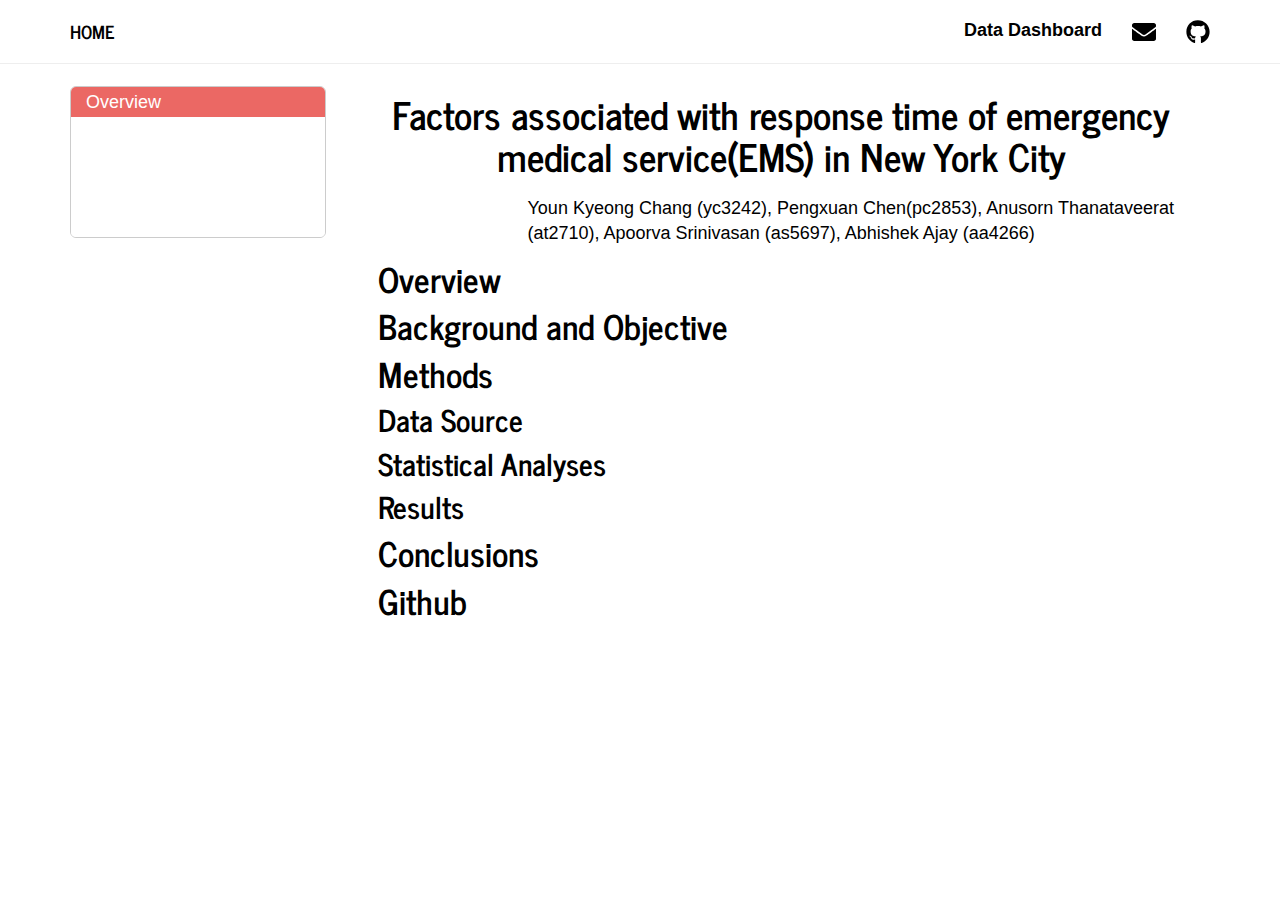
==== index.html @ 43ac7150 "initial commit" ====
<!DOCTYPE html>

<html xmlns="http://www.w3.org/1999/xhtml">

<head>

<meta charset="utf-8" />
<meta http-equiv="Content-Type" content="text/html; charset=utf-8" />
<meta name="generator" content="pandoc" />




<title>Factors associated with response time of emergency medical service(EMS) in New York City</title>

<script src="site_libs/jquery-1.11.3/jquery.min.js"></script>
<meta name="viewport" content="width=device-width, initial-scale=1" />
<link href="site_libs/bootstrap-3.3.5/css/journal.min.css" rel="stylesheet" />
<script src="site_libs/bootstrap-3.3.5/js/bootstrap.min.js"></script>
<script src="site_libs/bootstrap-3.3.5/shim/html5shiv.min.js"></script>
<script src="site_libs/bootstrap-3.3.5/shim/respond.min.js"></script>
<script src="site_libs/jqueryui-1.11.4/jquery-ui.min.js"></script>
<link href="site_libs/tocify-1.9.1/jquery.tocify.css" rel="stylesheet" />
<script src="site_libs/tocify-1.9.1/jquery.tocify.js"></script>
<script src="site_libs/navigation-1.1/tabsets.js"></script>
<link href="site_libs/highlightjs-9.12.0/default.css" rel="stylesheet" />
<script src="site_libs/highlightjs-9.12.0/highlight.js"></script>
<link href="site_libs/font-awesome-5.0.13/css/fa-svg-with-js.css" rel="stylesheet" />
<script src="site_libs/font-awesome-5.0.13/js/fontawesome-all.min.js"></script>
<script src="site_libs/font-awesome-5.0.13/js/fa-v4-shims.min.js"></script>

<style type="text/css">code{white-space: pre;}</style>
<style type="text/css">
  pre:not([class]) {
    background-color: white;
  }
</style>
<script type="text/javascript">
if (window.hljs) {
  hljs.configure({languages: []});
  hljs.initHighlightingOnLoad();
  if (document.readyState && document.readyState === "complete") {
    window.setTimeout(function() { hljs.initHighlighting(); }, 0);
  }
}
</script>



<style type="text/css">
h1 {
  font-size: 34px;
}
h1.title {
  font-size: 38px;
}
h2 {
  font-size: 30px;
}
h3 {
  font-size: 24px;
}
h4 {
  font-size: 18px;
}
h5 {
  font-size: 16px;
}
h6 {
  font-size: 12px;
}
.table th:not([align]) {
  text-align: left;
}
</style>

<link rel="stylesheet" href="style.css" type="text/css" />

</head>

<body>

<style type = "text/css">
.main-container {
  max-width: 940px;
  margin-left: auto;
  margin-right: auto;
}
code {
  color: inherit;
  background-color: rgba(0, 0, 0, 0.04);
}
img {
  max-width:100%;
  height: auto;
}
.tabbed-pane {
  padding-top: 12px;
}
.html-widget {
  margin-bottom: 20px;
}
button.code-folding-btn:focus {
  outline: none;
}
</style>


<style type="text/css">
/* padding for bootstrap navbar */
body {
  padding-top: 61px;
  padding-bottom: 40px;
}
/* offset scroll position for anchor links (for fixed navbar)  */
.section h1 {
  padding-top: 66px;
  margin-top: -66px;
}

.section h2 {
  padding-top: 66px;
  margin-top: -66px;
}
.section h3 {
  padding-top: 66px;
  margin-top: -66px;
}
.section h4 {
  padding-top: 66px;
  margin-top: -66px;
}
.section h5 {
  padding-top: 66px;
  margin-top: -66px;
}
.section h6 {
  padding-top: 66px;
  margin-top: -66px;
}
</style>

<script>
// manage active state of menu based on current page
$(document).ready(function () {
  // active menu anchor
  href = window.location.pathname
  href = href.substr(href.lastIndexOf('/') + 1)
  if (href === "")
    href = "index.html";
  var menuAnchor = $('a[href="' + href + '"]');

  // mark it active
  menuAnchor.parent().addClass('active');

  // if it's got a parent navbar menu mark it active as well
  menuAnchor.closest('li.dropdown').addClass('active');
});
</script>


<div class="container-fluid main-container">

<!-- tabsets -->
<script>
$(document).ready(function () {
  window.buildTabsets("TOC");
});
</script>

<!-- code folding -->




<script>
$(document).ready(function ()  {

    // move toc-ignore selectors from section div to header
    $('div.section.toc-ignore')
        .removeClass('toc-ignore')
        .children('h1,h2,h3,h4,h5').addClass('toc-ignore');

    // establish options
    var options = {
      selectors: "h1,h2,h3",
      theme: "bootstrap3",
      context: '.toc-content',
      hashGenerator: function (text) {
        return text.replace(/[.\\/?&!#<>]/g, '').replace(/\s/g, '_').toLowerCase();
      },
      ignoreSelector: ".toc-ignore",
      scrollTo: 0
    };
    options.showAndHide = true;
    options.smoothScroll = true;

    // tocify
    var toc = $("#TOC").tocify(options).data("toc-tocify");
});
</script>

<style type="text/css">

#TOC {
  margin: 25px 0px 20px 0px;
}
@media (max-width: 768px) {
#TOC {
  position: relative;
  width: 100%;
}
}


.toc-content {
  padding-left: 30px;
  padding-right: 40px;
}

div.main-container {
  max-width: 1200px;
}

div.tocify {
  width: 20%;
  max-width: 260px;
  max-height: 85%;
}

@media (min-width: 768px) and (max-width: 991px) {
  div.tocify {
    width: 25%;
  }
}

@media (max-width: 767px) {
  div.tocify {
    width: 100%;
    max-width: none;
  }
}

.tocify ul, .tocify li {
  line-height: 20px;
}

.tocify-subheader .tocify-item {
  font-size: 0.90em;
  padding-left: 25px;
  text-indent: 0;
}

.tocify .list-group-item {
  border-radius: 0px;
}


</style>

<!-- setup 3col/9col grid for toc_float and main content  -->
<div class="row-fluid">
<div class="col-xs-12 col-sm-4 col-md-3">
<div id="TOC" class="tocify">
</div>
</div>

<div class="toc-content col-xs-12 col-sm-8 col-md-9">




<div class="navbar navbar-default  navbar-fixed-top" role="navigation">
  <div class="container">
    <div class="navbar-header">
      <button type="button" class="navbar-toggle collapsed" data-toggle="collapse" data-target="#navbar">
        <span class="icon-bar"></span>
        <span class="icon-bar"></span>
        <span class="icon-bar"></span>
      </button>
      <a class="navbar-brand" href="index.html">Home</a>
    </div>
    <div id="navbar" class="navbar-collapse collapse">
      <ul class="nav navbar-nav">
        
      </ul>
      <ul class="nav navbar-nav navbar-right">
        <li>
  <a href="flexdashboard.html">Data Dashboard</a>
</li>
<li>
  <a href="mailto:&lt;abhishek.ajay@columbia.edu&gt;">
    <span class="fa fa-envelope fa-lg"></span>
     
  </a>
</li>
<li>
  <a href="https://github.com/dewyork/P8105_final_project">
    <span class="fa fa-github fa-lg"></span>
     
  </a>
</li>
      </ul>
    </div><!--/.nav-collapse -->
  </div><!--/.container -->
</div><!--/.navbar -->

<div class="fluid-row" id="header">



<h1 class="title toc-ignore">Factors associated with response time of emergency medical service(EMS) in New York City</h1>

</div>


<p>Youn Kyeong Chang (yc3242), Pengxuan Chen(pc2853), Anusorn Thanataveerat (at2710), Apoorva Srinivasan (as5697), Abhishek Ajay (aa4266)</p>
<div id="overview" class="section level1">
<h1>Overview</h1>
</div>
<div id="background-and-objective" class="section level1">
<h1>Background and Objective</h1>
</div>
<div id="methods" class="section level1">
<h1>Methods</h1>
<div id="data-source" class="section level2">
<h2>Data Source</h2>
</div>
<div id="statistical-analyses" class="section level2">
<h2>Statistical Analyses</h2>
</div>
<div id="results" class="section level2">
<h2>Results</h2>
</div>
</div>
<div id="conclusions" class="section level1">
<h1>Conclusions</h1>
</div>
<div id="github" class="section level1">
<h1>Github</h1>
</div>



</div>
</div>

</div>

<script>

// add bootstrap table styles to pandoc tables
function bootstrapStylePandocTables() {
  $('tr.header').parent('thead').parent('table').addClass('table table-condensed');
}
$(document).ready(function () {
  bootstrapStylePandocTables();
});


</script>

<!-- dynamically load mathjax for compatibility with self-contained -->
<script>
  (function () {
    var script = document.createElement("script");
    script.type = "text/javascript";
    script.src  = "https://mathjax.rstudio.com/latest/MathJax.js?config=TeX-AMS-MML_HTMLorMML";
    document.getElementsByTagName("head")[0].appendChild(script);
  })();
</script>

</body>
</html>
---- site_libs/bootstrap-3.3.5/css/journal.min.css ----
@font-face {
  font-family: 'News Cycle';
  font-style: normal;
  font-weight: 400;
  src: url(fonts/NewsCycle.ttf) format('truetype');
}
@font-face {
  font-family: 'News Cycle';
  font-style: normal;
  font-weight: 700;
  src: url(fonts/NewsCycleBold.ttf) format('truetype');
}

/*!
 * bootswatch v3.3.6
 * Homepage: http://bootswatch.com
 * Copyright 2012-2015 Thomas Park
 * Licensed under MIT
 * Based on Bootstrap
*//*!
 * Bootstrap v3.3.6 (http://getbootstrap.com)
 * Copyright 2011-2015 Twitter, Inc.
 * Licensed under MIT (https://github.com/twbs/bootstrap/blob/master/LICENSE)
 *//*! normalize.css v3.0.3 | MIT License | github.com/necolas/normalize.css */html{font-family:sans-serif;-ms-text-size-adjust:100%;-webkit-text-size-adjust:100%}body{margin:0}article,aside,details,figcaption,figure,footer,header,hgroup,main,menu,nav,section,summary{display:block}audio,canvas,progress,video{display:inline-block;vertical-align:baseline}audio:not([controls]){display:none;height:0}[hidden],template{display:none}a{background-color:transparent}a:active,a:hover{outline:0}abbr[title]{border-bottom:1px dotted}b,strong{font-weight:bold}dfn{font-style:italic}h1{font-size:2em;margin:0.67em 0}mark{background:#ff0;color:#000}small{font-size:80%}sub,sup{font-size:75%;line-height:0;position:relative;vertical-align:baseline}sup{top:-0.5em}sub{bottom:-0.25em}img{border:0}svg:not(:root){overflow:hidden}figure{margin:1em 40px}hr{-webkit-box-sizing:content-box;-moz-box-sizing:content-box;box-sizing:content-box;height:0}pre{overflow:auto}code,kbd,pre,samp{font-family:monospace, monospace;font-size:1em}button,input,optgroup,select,textarea{color:inherit;font:inherit;margin:0}button{overflow:visible}button,select{text-transform:none}button,html input[type="button"],input[type="reset"],input[type="submit"]{-webkit-appearance:button;cursor:pointer}button[disabled],html input[disabled]{cursor:default}button::-moz-focus-inner,input::-moz-focus-inner{border:0;padding:0}input{line-height:normal}input[type="checkbox"],input[type="radio"]{-webkit-box-sizing:border-box;-moz-box-sizing:border-box;box-sizing:border-box;padding:0}input[type="number"]::-webkit-inner-spin-button,input[type="number"]::-webkit-outer-spin-button{height:auto}input[type="search"]{-webkit-appearance:textfield;-webkit-box-sizing:content-box;-moz-box-sizing:content-box;box-sizing:content-box}input[type="search"]::-webkit-search-cancel-button,input[type="search"]::-webkit-search-decoration{-webkit-appearance:none}fieldset{border:1px solid #c0c0c0;margin:0 2px;padding:0.35em 0.625em 0.75em}legend{border:0;padding:0}textarea{overflow:auto}optgroup{font-weight:bold}table{border-collapse:collapse;border-spacing:0}td,th{padding:0}/*! Source: https://github.com/h5bp/html5-boilerplate/blob/master/src/css/main.css */@media print{*,*:before,*:after{background:transparent !important;color:#000 !important;-webkit-box-shadow:none !important;box-shadow:none !important;text-shadow:none !important}a,a:visited{text-decoration:underline}a[href]:after{content:" (" attr(href) ")"}abbr[title]:after{content:" (" attr(title) ")"}a[href^="#"]:after,a[href^="javascript:"]:after{content:""}pre,blockquote{border:1px solid #999;page-break-inside:avoid}thead{display:table-header-group}tr,img{page-break-inside:avoid}img{max-width:100% !important}p,h2,h3{orphans:3;widows:3}h2,h3{page-break-after:avoid}.navbar{display:none}.btn>.caret,.dropup>.btn>.caret{border-top-color:#000 !important}.label{border:1px solid #000}.table{border-collapse:collapse !important}.table td,.table th{background-color:#fff !important}.table-bordered th,.table-bordered td{border:1px solid #ddd !important}}@font-face{font-family:'Glyphicons Halflings';src:url('../fonts/glyphicons-halflings-regular.eot');src:url('../fonts/glyphicons-halflings-regular.eot?#iefix') format('embedded-opentype'),url('../fonts/glyphicons-halflings-regular.woff') format('woff'),url('../fonts/glyphicons-halflings-regular.ttf') format('truetype'),url('../fonts/glyphicons-halflings-regular.svg#glyphicons_halflingsregular') format('svg')}.glyphicon{position:relative;top:1px;display:inline-block;font-family:'Glyphicons Halflings';font-style:normal;font-weight:normal;line-height:1;-webkit-font-smoothing:antialiased;-moz-osx-font-smoothing:grayscale}.glyphicon-asterisk:before{content:"\002a"}.glyphicon-plus:before{content:"\002b"}.glyphicon-euro:before,.glyphicon-eur:before{content:"\20ac"}.glyphicon-minus:before{content:"\2212"}.glyphicon-cloud:before{content:"\2601"}.glyphicon-envelope:before{content:"\2709"}.glyphicon-pencil:before{content:"\270f"}.glyphicon-glass:before{content:"\e001"}.glyphicon-music:before{content:"\e002"}.glyphicon-search:before{content:"\e003"}.glyphicon-heart:before{content:"\e005"}.glyphicon-star:before{content:"\e006"}.glyphicon-star-empty:before{content:"\e007"}.glyphicon-user:before{content:"\e008"}.glyphicon-film:before{content:"\e009"}.glyphicon-th-large:before{content:"\e010"}.glyphicon-th:before{content:"\e011"}.glyphicon-th-list:before{content:"\e012"}.glyphicon-ok:before{content:"\e013"}.glyphicon-remove:before{content:"\e014"}.glyphicon-zoom-in:before{content:"\e015"}.glyphicon-zoom-out:before{content:"\e016"}.glyphicon-off:before{content:"\e017"}.glyphicon-signal:before{content:"\e018"}.glyphicon-cog:before{content:"\e019"}.glyphicon-trash:before{content:"\e020"}.glyphicon-home:before{content:"\e021"}.glyphicon-file:before{content:"\e022"}.glyphicon-time:before{content:"\e023"}.glyphicon-road:before{content:"\e024"}.glyphicon-download-alt:before{content:"\e025"}.glyphicon-download:before{content:"\e026"}.glyphicon-upload:before{content:"\e027"}.glyphicon-inbox:before{content:"\e028"}.glyphicon-play-circle:before{content:"\e029"}.glyphicon-repeat:before{content:"\e030"}.glyphicon-refresh:before{content:"\e031"}.glyphicon-list-alt:before{content:"\e032"}.glyphicon-lock:before{content:"\e033"}.glyphicon-flag:before{content:"\e034"}.glyphicon-headphones:before{content:"\e035"}.glyphicon-volume-off:before{content:"\e036"}.glyphicon-volume-down:before{content:"\e037"}.glyphicon-volume-up:before{content:"\e038"}.glyphicon-qrcode:before{content:"\e039"}.glyphicon-barcode:before{content:"\e040"}.glyphicon-tag:before{content:"\e041"}.glyphicon-tags:before{content:"\e042"}.glyphicon-book:before{content:"\e043"}.glyphicon-bookmark:before{content:"\e044"}.glyphicon-print:before{content:"\e045"}.glyphicon-camera:before{content:"\e046"}.glyphicon-font:before{content:"\e047"}.glyphicon-bold:before{content:"\e048"}.glyphicon-italic:before{content:"\e049"}.glyphicon-text-height:before{content:"\e050"}.glyphicon-text-width:before{content:"\e051"}.glyphicon-align-left:before{content:"\e052"}.glyphicon-align-center:before{content:"\e053"}.glyphicon-align-right:before{content:"\e054"}.glyphicon-align-justify:before{content:"\e055"}.glyphicon-list:before{content:"\e056"}.glyphicon-indent-left:before{content:"\e057"}.glyphicon-indent-right:before{content:"\e058"}.glyphicon-facetime-video:before{content:"\e059"}.glyphicon-picture:before{content:"\e060"}.glyphicon-map-marker:before{content:"\e062"}.glyphicon-adjust:before{content:"\e063"}.glyphicon-tint:before{content:"\e064"}.glyphicon-edit:before{content:"\e065"}.glyphicon-share:before{content:"\e066"}.glyphicon-check:before{content:"\e067"}.glyphicon-move:before{content:"\e068"}.glyphicon-step-backward:before{content:"\e069"}.glyphicon-fast-backward:before{content:"\e070"}.glyphicon-backward:before{content:"\e071"}.glyphicon-play:before{content:"\e072"}.glyphicon-pause:before{content:"\e073"}.glyphicon-stop:before{content:"\e074"}.glyphicon-forward:before{content:"\e075"}.glyphicon-fast-forward:before{content:"\e076"}.glyphicon-step-forward:before{content:"\e077"}.glyphicon-eject:before{content:"\e078"}.glyphicon-chevron-left:before{content:"\e079"}.glyphicon-chevron-right:before{content:"\e080"}.glyphicon-plus-sign:before{content:"\e081"}.glyphicon-minus-sign:before{content:"\e082"}.glyphicon-remove-sign:before{content:"\e083"}.glyphicon-ok-sign:before{content:"\e084"}.glyphicon-question-sign:before{content:"\e085"}.glyphicon-info-sign:before{content:"\e086"}.glyphicon-screenshot:before{content:"\e087"}.glyphicon-remove-circle:before{content:"\e088"}.glyphicon-ok-circle:before{content:"\e089"}.glyphicon-ban-circle:before{content:"\e090"}.glyphicon-arrow-left:before{content:"\e091"}.glyphicon-arrow-right:before{content:"\e092"}.glyphicon-arrow-up:before{content:"\e093"}.glyphicon-arrow-down:before{content:"\e094"}.glyphicon-share-alt:before{content:"\e095"}.glyphicon-resize-full:before{content:"\e096"}.glyphicon-resize-small:before{content:"\e097"}.glyphicon-exclamation-sign:before{content:"\e101"}.glyphicon-gift:before{content:"\e102"}.glyphicon-leaf:before{content:"\e103"}.glyphicon-fire:before{content:"\e104"}.glyphicon-eye-open:before{content:"\e105"}.glyphicon-eye-close:before{content:"\e106"}.glyphicon-warning-sign:before{content:"\e107"}.glyphicon-plane:before{content:"\e108"}.glyphicon-calendar:before{content:"\e109"}.glyphicon-random:before{content:"\e110"}.glyphicon-comment:before{content:"\e111"}.glyphicon-magnet:before{content:"\e112"}.glyphicon-chevron-up:before{content:"\e113"}.glyphicon-chevron-down:before{content:"\e114"}.glyphicon-retweet:before{content:"\e115"}.glyphicon-shopping-cart:before{content:"\e116"}.glyphicon-folder-close:before{content:"\e117"}.glyphicon-folder-open:before{content:"\e118"}.glyphicon-resize-vertical:before{content:"\e119"}.glyphicon-resize-horizontal:before{content:"\e120"}.glyphicon-hdd:before{content:"\e121"}.glyphicon-bullhorn:before{content:"\e122"}.glyphicon-bell:before{content:"\e123"}.glyphicon-certificate:before{content:"\e124"}.glyphicon-thumbs-up:before{content:"\e125"}.glyphicon-thumbs-down:before{content:"\e126"}.glyphicon-hand-right:before{content:"\e127"}.glyphicon-hand-left:before{content:"\e128"}.glyphicon-hand-up:before{content:"\e129"}.glyphicon-hand-down:before{content:"\e130"}.glyphicon-circle-arrow-right:before{content:"\e131"}.glyphicon-circle-arrow-left:before{content:"\e132"}.glyphicon-circle-arrow-up:before{content:"\e133"}.glyphicon-circle-arrow-down:before{content:"\e134"}.glyphicon-globe:before{content:"\e135"}.glyphicon-wrench:before{content:"\e136"}.glyphicon-tasks:before{content:"\e137"}.glyphicon-filter:before{content:"\e138"}.glyphicon-briefcase:before{content:"\e139"}.glyphicon-fullscreen:before{content:"\e140"}.glyphicon-dashboard:before{content:"\e141"}.glyphicon-paperclip:before{content:"\e142"}.glyphicon-heart-empty:before{content:"\e143"}.glyphicon-link:before{content:"\e144"}.glyphicon-phone:before{content:"\e145"}.glyphicon-pushpin:before{content:"\e146"}.glyphicon-usd:before{content:"\e148"}.glyphicon-gbp:before{content:"\e149"}.glyphicon-sort:before{content:"\e150"}.glyphicon-sort-by-alphabet:before{content:"\e151"}.glyphicon-sort-by-alphabet-alt:before{content:"\e152"}.glyphicon-sort-by-order:before{content:"\e153"}.glyphicon-sort-by-order-alt:before{content:"\e154"}.glyphicon-sort-by-attributes:before{content:"\e155"}.glyphicon-sort-by-attributes-alt:before{content:"\e156"}.glyphicon-unchecked:before{content:"\e157"}.glyphicon-expand:before{content:"\e158"}.glyphicon-collapse-down:before{content:"\e159"}.glyphicon-collapse-up:before{content:"\e160"}.glyphicon-log-in:before{content:"\e161"}.glyphicon-flash:before{content:"\e162"}.glyphicon-log-out:before{content:"\e163"}.glyphicon-new-window:before{content:"\e164"}.glyphicon-record:before{content:"\e165"}.glyphicon-save:before{content:"\e166"}.glyphicon-open:before{content:"\e167"}.glyphicon-saved:before{content:"\e168"}.glyphicon-import:before{content:"\e169"}.glyphicon-export:before{content:"\e170"}.glyphicon-send:before{content:"\e171"}.glyphicon-floppy-disk:before{content:"\e172"}.glyphicon-floppy-saved:before{content:"\e173"}.glyphicon-floppy-remove:before{content:"\e174"}.glyphicon-floppy-save:before{content:"\e175"}.glyphicon-floppy-open:before{content:"\e176"}.glyphicon-credit-card:before{content:"\e177"}.glyphicon-transfer:before{content:"\e178"}.glyphicon-cutlery:before{content:"\e179"}.glyphicon-header:before{content:"\e180"}.glyphicon-compressed:before{content:"\e181"}.glyphicon-earphone:before{content:"\e182"}.glyphicon-phone-alt:before{content:"\e183"}.glyphicon-tower:before{content:"\e184"}.glyphicon-stats:before{content:"\e185"}.glyphicon-sd-video:before{content:"\e186"}.glyphicon-hd-video:before{content:"\e187"}.glyphicon-subtitles:before{content:"\e188"}.glyphicon-sound-stereo:before{content:"\e189"}.glyphicon-sound-dolby:before{content:"\e190"}.glyphicon-sound-5-1:before{content:"\e191"}.glyphicon-sound-6-1:before{content:"\e192"}.glyphicon-sound-7-1:before{content:"\e193"}.glyphicon-copyright-mark:before{content:"\e194"}.glyphicon-registration-mark:before{content:"\e195"}.glyphicon-cloud-download:before{content:"\e197"}.glyphicon-cloud-upload:before{content:"\e198"}.glyphicon-tree-conifer:before{content:"\e199"}.glyphicon-tree-deciduous:before{content:"\e200"}.glyphicon-cd:before{content:"\e201"}.glyphicon-save-file:before{content:"\e202"}.glyphicon-open-file:before{content:"\e203"}.glyphicon-level-up:before{content:"\e204"}.glyphicon-copy:before{content:"\e205"}.glyphicon-paste:before{content:"\e206"}.glyphicon-alert:before{content:"\e209"}.glyphicon-equalizer:before{content:"\e210"}.glyphicon-king:before{content:"\e211"}.glyphicon-queen:before{content:"\e212"}.glyphicon-pawn:before{content:"\e213"}.glyphicon-bishop:before{content:"\e214"}.glyphicon-knight:before{content:"\e215"}.glyphicon-baby-formula:before{content:"\e216"}.glyphicon-tent:before{content:"\26fa"}.glyphicon-blackboard:before{content:"\e218"}.glyphicon-bed:before{content:"\e219"}.glyphicon-apple:before{content:"\f8ff"}.glyphicon-erase:before{content:"\e221"}.glyphicon-hourglass:before{content:"\231b"}.glyphicon-lamp:before{content:"\e223"}.glyphicon-duplicate:before{content:"\e224"}.glyphicon-piggy-bank:before{content:"\e225"}.glyphicon-scissors:before{content:"\e226"}.glyphicon-bitcoin:before{content:"\e227"}.glyphicon-btc:before{content:"\e227"}.glyphicon-xbt:before{content:"\e227"}.glyphicon-yen:before{content:"\00a5"}.glyphicon-jpy:before{content:"\00a5"}.glyphicon-ruble:before{content:"\20bd"}.glyphicon-rub:before{content:"\20bd"}.glyphicon-scale:before{content:"\e230"}.glyphicon-ice-lolly:before{content:"\e231"}.glyphicon-ice-lolly-tasted:before{content:"\e232"}.glyphicon-education:before{content:"\e233"}.glyphicon-option-horizontal:before{content:"\e234"}.glyphicon-option-vertical:before{content:"\e235"}.glyphicon-menu-hamburger:before{content:"\e236"}.glyphicon-modal-window:before{content:"\e237"}.glyphicon-oil:before{content:"\e238"}.glyphicon-grain:before{content:"\e239"}.glyphicon-sunglasses:before{content:"\e240"}.glyphicon-text-size:before{content:"\e241"}.glyphicon-text-color:before{content:"\e242"}.glyphicon-text-background:before{content:"\e243"}.glyphicon-object-align-top:before{content:"\e244"}.glyphicon-object-align-bottom:before{content:"\e245"}.glyphicon-object-align-horizontal:before{content:"\e246"}.glyphicon-object-align-left:before{content:"\e247"}.glyphicon-object-align-vertical:before{content:"\e248"}.glyphicon-object-align-right:before{content:"\e249"}.glyphicon-triangle-right:before{content:"\e250"}.glyphicon-triangle-left:before{content:"\e251"}.glyphicon-triangle-bottom:before{content:"\e252"}.glyphicon-triangle-top:before{content:"\e253"}.glyphicon-console:before{content:"\e254"}.glyphicon-superscript:before{content:"\e255"}.glyphicon-subscript:before{content:"\e256"}.glyphicon-menu-left:before{content:"\e257"}.glyphicon-menu-right:before{content:"\e258"}.glyphicon-menu-down:before{content:"\e259"}.glyphicon-menu-up:before{content:"\e260"}*{-webkit-box-sizing:border-box;-moz-box-sizing:border-box;box-sizing:border-box}*:before,*:after{-webkit-box-sizing:border-box;-moz-box-sizing:border-box;box-sizing:border-box}html{font-size:10px;-webkit-tap-highlight-color:rgba(0,0,0,0)}body{font-family:Georgia,"Times New Roman",Times,serif;font-size:15px;line-height:1.42857143;color:#777777;background-color:#ffffff}input,button,select,textarea{font-family:inherit;font-size:inherit;line-height:inherit}a{color:#eb6864;text-decoration:none}a:hover,a:focus{color:#e22620;text-decoration:underline}a:focus{outline:thin dotted;outline:5px auto -webkit-focus-ring-color;outline-offset:-2px}figure{margin:0}img{vertical-align:middle}.img-responsive,.thumbnail>img,.thumbnail a>img,.carousel-inner>.item>img,.carousel-inner>.item>a>img{display:block;max-width:100%;height:auto}.img-rounded{border-radius:6px}.img-thumbnail{padding:4px;line-height:1.42857143;background-color:#ffffff;border:1px solid #dddddd;border-radius:4px;-webkit-transition:all .2s ease-in-out;-o-transition:all .2s ease-in-out;transition:all .2s ease-in-out;display:inline-block;max-width:100%;height:auto}.img-circle{border-radius:50%}hr{margin-top:21px;margin-bottom:21px;border:0;border-top:1px solid #eeeeee}.sr-only{position:absolute;width:1px;height:1px;margin:-1px;padding:0;overflow:hidden;clip:rect(0, 0, 0, 0);border:0}.sr-only-focusable:active,.sr-only-focusable:focus{position:static;width:auto;height:auto;margin:0;overflow:visible;clip:auto}[role="button"]{cursor:pointer}h1,h2,h3,h4,h5,h6,.h1,.h2,.h3,.h4,.h5,.h6{font-family:"News Cycle","Arial Narrow Bold",sans-serif;font-weight:700;line-height:1.1;color:#000000}h1 small,h2 small,h3 small,h4 small,h5 small,h6 small,.h1 small,.h2 small,.h3 small,.h4 small,.h5 small,.h6 small,h1 .small,h2 .small,h3 .small,h4 .small,h5 .small,h6 .small,.h1 .small,.h2 .small,.h3 .small,.h4 .small,.h5 .small,.h6 .small{font-weight:normal;line-height:1;color:#999999}h1,.h1,h2,.h2,h3,.h3{margin-top:21px;margin-bottom:10.5px}h1 small,.h1 small,h2 small,.h2 small,h3 small,.h3 small,h1 .small,.h1 .small,h2 .small,.h2 .small,h3 .small,.h3 .small{font-size:65%}h4,.h4,h5,.h5,h6,.h6{margin-top:10.5px;margin-bottom:10.5px}h4 small,.h4 small,h5 small,.h5 small,h6 small,.h6 small,h4 .small,.h4 .small,h5 .small,.h5 .small,h6 .small,.h6 .small{font-size:75%}h1,.h1{font-size:39px}h2,.h2{font-size:32px}h3,.h3{font-size:26px}h4,.h4{font-size:19px}h5,.h5{font-size:15px}h6,.h6{font-size:13px}p{margin:0 0 10.5px}.lead{margin-bottom:21px;font-size:17px;font-weight:300;line-height:1.4}@media (min-width:768px){.lead{font-size:22.5px}}small,.small{font-size:86%}mark,.mark{background-color:#fcf8e3;padding:.2em}.text-left{text-align:left}.text-right{text-align:right}.text-center{text-align:center}.text-justify{text-align:justify}.text-nowrap{white-space:nowrap}.text-lowercase{text-transform:lowercase}.text-uppercase{text-transform:uppercase}.text-capitalize{text-transform:capitalize}.text-muted{color:#999999}.text-primary{color:#eb6864}a.text-primary:hover,a.text-primary:focus{color:#e53c37}.text-success{color:#468847}a.text-success:hover,a.text-success:focus{color:#356635}.text-info{color:#3a87ad}a.text-info:hover,a.text-info:focus{color:#2d6987}.text-warning{color:#c09853}a.text-warning:hover,a.text-warning:focus{color:#a47e3c}.text-danger{color:#b94a48}a.text-danger:hover,a.text-danger:focus{color:#953b39}.bg-primary{color:#fff;background-color:#eb6864}a.bg-primary:hover,a.bg-primary:focus{background-color:#e53c37}.bg-success{background-color:#dff0d8}a.bg-success:hover,a.bg-success:focus{background-color:#c1e2b3}.bg-info{background-color:#d9edf7}a.bg-info:hover,a.bg-info:focus{background-color:#afd9ee}.bg-warning{background-color:#fcf8e3}a.bg-warning:hover,a.bg-warning:focus{background-color:#f7ecb5}.bg-danger{background-color:#f2dede}a.bg-danger:hover,a.bg-danger:focus{background-color:#e4b9b9}.page-header{padding-bottom:9.5px;margin:42px 0 21px;border-bottom:1px solid #eeeeee}ul,ol{margin-top:0;margin-bottom:10.5px}ul ul,ol ul,ul ol,ol ol{margin-bottom:0}.list-unstyled{padding-left:0;list-style:none}.list-inline{padding-left:0;list-style:none;margin-left:-5px}.list-inline>li{display:inline-block;padding-left:5px;padding-right:5px}dl{margin-top:0;margin-bottom:21px}dt,dd{line-height:1.42857143}dt{font-weight:bold}dd{margin-left:0}@media (min-width:768px){.dl-horizontal dt{float:left;width:160px;clear:left;text-align:right;overflow:hidden;text-overflow:ellipsis;white-space:nowrap}.dl-horizontal dd{margin-left:180px}}abbr[title],abbr[data-original-title]{cursor:help;border-bottom:1px dotted #999999}.initialism{font-size:90%;text-transform:uppercase}blockquote{padding:10.5px 21px;margin:0 0 21px;font-size:18.75px;border-left:5px solid #eeeeee}blockquote p:last-child,blockquote ul:last-child,blockquote ol:last-child{margin-bottom:0}blockquote footer,blockquote small,blockquote .small{display:block;font-size:80%;line-height:1.42857143;color:#999999}blockquote footer:before,blockquote small:before,blockquote .small:before{content:'\2014 \00A0'}.blockquote-reverse,blockquote.pull-right{padding-right:15px;padding-left:0;border-right:5px solid #eeeeee;border-left:0;text-align:right}.blockquote-reverse footer:before,blockquote.pull-right footer:before,.blockquote-reverse small:before,blockquote.pull-right small:before,.blockquote-reverse .small:before,blockquote.pull-right .small:before{content:''}.blockquote-reverse footer:after,blockquote.pull-right footer:after,.blockquote-reverse small:after,blockquote.pull-right small:after,.blockquote-reverse .small:after,blockquote.pull-right .small:after{content:'\00A0 \2014'}address{margin-bottom:21px;font-style:normal;line-height:1.42857143}code,kbd,pre,samp{font-family:monospace}code{padding:2px 4px;font-size:90%;color:#c7254e;background-color:#f9f2f4;border-radius:4px}kbd{padding:2px 4px;font-size:90%;color:#ffffff;background-color:#333333;border-radius:3px;-webkit-box-shadow:inset 0 -1px 0 rgba(0,0,0,0.25);box-shadow:inset 0 -1px 0 rgba(0,0,0,0.25)}kbd kbd{padding:0;font-size:100%;font-weight:bold;-webkit-box-shadow:none;box-shadow:none}pre{display:block;padding:10px;margin:0 0 10.5px;font-size:14px;line-height:1.42857143;word-break:break-all;word-wrap:break-word;color:#333333;background-color:#f5f5f5;border:1px solid #cccccc;border-radius:4px}pre code{padding:0;font-size:inherit;color:inherit;white-space:pre-wrap;background-color:transparent;border-radius:0}.pre-scrollable{max-height:340px;overflow-y:scroll}.container{margin-right:auto;margin-left:auto;padding-left:15px;padding-right:15px}@media (min-width:768px){.container{width:750px}}@media (min-width:992px){.container{width:970px}}@media (min-width:1200px){.container{width:1170px}}.container-fluid{margin-right:auto;margin-left:auto;padding-left:15px;padding-right:15px}.row{margin-left:-15px;margin-right:-15px}.col-xs-1,.col-sm-1,.col-md-1,.col-lg-1,.col-xs-2,.col-sm-2,.col-md-2,.col-lg-2,.col-xs-3,.col-sm-3,.col-md-3,.col-lg-3,.col-xs-4,.col-sm-4,.col-md-4,.col-lg-4,.col-xs-5,.col-sm-5,.col-md-5,.col-lg-5,.col-xs-6,.col-sm-6,.col-md-6,.col-lg-6,.col-xs-7,.col-sm-7,.col-md-7,.col-lg-7,.col-xs-8,.col-sm-8,.col-md-8,.col-lg-8,.col-xs-9,.col-sm-9,.col-md-9,.col-lg-9,.col-xs-10,.col-sm-10,.col-md-10,.col-lg-10,.col-xs-11,.col-sm-11,.col-md-11,.col-lg-11,.col-xs-12,.col-sm-12,.col-md-12,.col-lg-12{position:relative;min-height:1px;padding-left:15px;padding-right:15px}.col-xs-1,.col-xs-2,.col-xs-3,.col-xs-4,.col-xs-5,.col-xs-6,.col-xs-7,.col-xs-8,.col-xs-9,.col-xs-10,.col-xs-11,.col-xs-12{float:left}.col-xs-12{width:100%}.col-xs-11{width:91.66666667%}.col-xs-10{width:83.33333333%}.col-xs-9{width:75%}.col-xs-8{width:66.66666667%}.col-xs-7{width:58.33333333%}.col-xs-6{width:50%}.col-xs-5{width:41.66666667%}.col-xs-4{width:33.33333333%}.col-xs-3{width:25%}.col-xs-2{width:16.66666667%}.col-xs-1{width:8.33333333%}.col-xs-pull-12{right:100%}.col-xs-pull-11{right:91.66666667%}.col-xs-pull-10{right:83.33333333%}.col-xs-pull-9{right:75%}.col-xs-pull-8{right:66.66666667%}.col-xs-pull-7{right:58.33333333%}.col-xs-pull-6{right:50%}.col-xs-pull-5{right:41.66666667%}.col-xs-pull-4{right:33.33333333%}.col-xs-pull-3{right:25%}.col-xs-pull-2{right:16.66666667%}.col-xs-pull-1{right:8.33333333%}.col-xs-pull-0{right:auto}.col-xs-push-12{left:100%}.col-xs-push-11{left:91.66666667%}.col-xs-push-10{left:83.33333333%}.col-xs-push-9{left:75%}.col-xs-push-8{left:66.66666667%}.col-xs-push-7{left:58.33333333%}.col-xs-push-6{left:50%}.col-xs-push-5{left:41.66666667%}.col-xs-push-4{left:33.33333333%}.col-xs-push-3{left:25%}.col-xs-push-2{left:16.66666667%}.col-xs-push-1{left:8.33333333%}.col-xs-push-0{left:auto}.col-xs-offset-12{margin-left:100%}.col-xs-offset-11{margin-left:91.66666667%}.col-xs-offset-10{margin-left:83.33333333%}.col-xs-offset-9{margin-left:75%}.col-xs-offset-8{margin-left:66.66666667%}.col-xs-offset-7{margin-left:58.33333333%}.col-xs-offset-6{margin-left:50%}.col-xs-offset-5{margin-left:41.66666667%}.col-xs-offset-4{margin-left:33.33333333%}.col-xs-offset-3{margin-left:25%}.col-xs-offset-2{margin-left:16.66666667%}.col-xs-offset-1{margin-left:8.33333333%}.col-xs-offset-0{margin-left:0%}@media (min-width:768px){.col-sm-1,.col-sm-2,.col-sm-3,.col-sm-4,.col-sm-5,.col-sm-6,.col-sm-7,.col-sm-8,.col-sm-9,.col-sm-10,.col-sm-11,.col-sm-12{float:left}.col-sm-12{width:100%}.col-sm-11{width:91.66666667%}.col-sm-10{width:83.33333333%}.col-sm-9{width:75%}.col-sm-8{width:66.66666667%}.col-sm-7{width:58.33333333%}.col-sm-6{width:50%}.col-sm-5{width:41.66666667%}.col-sm-4{width:33.33333333%}.col-sm-3{width:25%}.col-sm-2{width:16.66666667%}.col-sm-1{width:8.33333333%}.col-sm-pull-12{right:100%}.col-sm-pull-11{right:91.66666667%}.col-sm-pull-10{right:83.33333333%}.col-sm-pull-9{right:75%}.col-sm-pull-8{right:66.66666667%}.col-sm-pull-7{right:58.33333333%}.col-sm-pull-6{right:50%}.col-sm-pull-5{right:41.66666667%}.col-sm-pull-4{right:33.33333333%}.col-sm-pull-3{right:25%}.col-sm-pull-2{right:16.66666667%}.col-sm-pull-1{right:8.33333333%}.col-sm-pull-0{right:auto}.col-sm-push-12{left:100%}.col-sm-push-11{left:91.66666667%}.col-sm-push-10{left:83.33333333%}.col-sm-push-9{left:75%}.col-sm-push-8{left:66.66666667%}.col-sm-push-7{left:58.33333333%}.col-sm-push-6{left:50%}.col-sm-push-5{left:41.66666667%}.col-sm-push-4{left:33.33333333%}.col-sm-push-3{left:25%}.col-sm-push-2{left:16.66666667%}.col-sm-push-1{left:8.33333333%}.col-sm-push-0{left:auto}.col-sm-offset-12{margin-left:100%}.col-sm-offset-11{margin-left:91.66666667%}.col-sm-offset-10{margin-left:83.33333333%}.col-sm-offset-9{margin-left:75%}.col-sm-offset-8{margin-left:66.66666667%}.col-sm-offset-7{margin-left:58.33333333%}.col-sm-offset-6{margin-left:50%}.col-sm-offset-5{margin-left:41.66666667%}.col-sm-offset-4{margin-left:33.33333333%}.col-sm-offset-3{margin-left:25%}.col-sm-offset-2{margin-left:16.66666667%}.col-sm-offset-1{margin-left:8.33333333%}.col-sm-offset-0{margin-left:0%}}@media (min-width:992px){.col-md-1,.col-md-2,.col-md-3,.col-md-4,.col-md-5,.col-md-6,.col-md-7,.col-md-8,.col-md-9,.col-md-10,.col-md-11,.col-md-12{float:left}.col-md-12{width:100%}.col-md-11{width:91.66666667%}.col-md-10{width:83.33333333%}.col-md-9{width:75%}.col-md-8{width:66.66666667%}.col-md-7{width:58.33333333%}.col-md-6{width:50%}.col-md-5{width:41.66666667%}.col-md-4{width:33.33333333%}.col-md-3{width:25%}.col-md-2{width:16.66666667%}.col-md-1{width:8.33333333%}.col-md-pull-12{right:100%}.col-md-pull-11{right:91.66666667%}.col-md-pull-10{right:83.33333333%}.col-md-pull-9{right:75%}.col-md-pull-8{right:66.66666667%}.col-md-pull-7{right:58.33333333%}.col-md-pull-6{right:50%}.col-md-pull-5{right:41.66666667%}.col-md-pull-4{right:33.33333333%}.col-md-pull-3{right:25%}.col-md-pull-2{right:16.66666667%}.col-md-pull-1{right:8.33333333%}.col-md-pull-0{right:auto}.col-md-push-12{left:100%}.col-md-push-11{left:91.66666667%}.col-md-push-10{left:83.33333333%}.col-md-push-9{left:75%}.col-md-push-8{left:66.66666667%}.col-md-push-7{left:58.33333333%}.col-md-push-6{left:50%}.col-md-push-5{left:41.66666667%}.col-md-push-4{left:33.33333333%}.col-md-push-3{left:25%}.col-md-push-2{left:16.66666667%}.col-md-push-1{left:8.33333333%}.col-md-push-0{left:auto}.col-md-offset-12{margin-left:100%}.col-md-offset-11{margin-left:91.66666667%}.col-md-offset-10{margin-left:83.33333333%}.col-md-offset-9{margin-left:75%}.col-md-offset-8{margin-left:66.66666667%}.col-md-offset-7{margin-left:58.33333333%}.col-md-offset-6{margin-left:50%}.col-md-offset-5{margin-left:41.66666667%}.col-md-offset-4{margin-left:33.33333333%}.col-md-offset-3{margin-left:25%}.col-md-offset-2{margin-left:16.66666667%}.col-md-offset-1{margin-left:8.33333333%}.col-md-offset-0{margin-left:0%}}@media (min-width:1200px){.col-lg-1,.col-lg-2,.col-lg-3,.col-lg-4,.col-lg-5,.col-lg-6,.col-lg-7,.col-lg-8,.col-lg-9,.col-lg-10,.col-lg-11,.col-lg-12{float:left}.col-lg-12{width:100%}.col-lg-11{width:91.66666667%}.col-lg-10{width:83.33333333%}.col-lg-9{width:75%}.col-lg-8{width:66.66666667%}.col-lg-7{width:58.33333333%}.col-lg-6{width:50%}.col-lg-5{width:41.66666667%}.col-lg-4{width:33.33333333%}.col-lg-3{width:25%}.col-lg-2{width:16.66666667%}.col-lg-1{width:8.33333333%}.col-lg-pull-12{right:100%}.col-lg-pull-11{right:91.66666667%}.col-lg-pull-10{right:83.33333333%}.col-lg-pull-9{right:75%}.col-lg-pull-8{right:66.66666667%}.col-lg-pull-7{right:58.33333333%}.col-lg-pull-6{right:50%}.col-lg-pull-5{right:41.66666667%}.col-lg-pull-4{right:33.33333333%}.col-lg-pull-3{right:25%}.col-lg-pull-2{right:16.66666667%}.col-lg-pull-1{right:8.33333333%}.col-lg-pull-0{right:auto}.col-lg-push-12{left:100%}.col-lg-push-11{left:91.66666667%}.col-lg-push-10{left:83.33333333%}.col-lg-push-9{left:75%}.col-lg-push-8{left:66.66666667%}.col-lg-push-7{left:58.33333333%}.col-lg-push-6{left:50%}.col-lg-push-5{left:41.66666667%}.col-lg-push-4{left:33.33333333%}.col-lg-push-3{left:25%}.col-lg-push-2{left:16.66666667%}.col-lg-push-1{left:8.33333333%}.col-lg-push-0{left:auto}.col-lg-offset-12{margin-left:100%}.col-lg-offset-11{margin-left:91.66666667%}.col-lg-offset-10{margin-left:83.33333333%}.col-lg-offset-9{margin-left:75%}.col-lg-offset-8{margin-left:66.66666667%}.col-lg-offset-7{margin-left:58.33333333%}.col-lg-offset-6{margin-left:50%}.col-lg-offset-5{margin-left:41.66666667%}.col-lg-offset-4{margin-left:33.33333333%}.col-lg-offset-3{margin-left:25%}.col-lg-offset-2{margin-left:16.66666667%}.col-lg-offset-1{margin-left:8.33333333%}.col-lg-offset-0{margin-left:0%}}table{background-color:transparent}caption{padding-top:8px;padding-bottom:8px;color:#999999;text-align:left}th{}.table{width:100%;max-width:100%;margin-bottom:21px}.table>thead>tr>th,.table>tbody>tr>th,.table>tfoot>tr>th,.table>thead>tr>td,.table>tbody>tr>td,.table>tfoot>tr>td{padding:8px;line-height:1.42857143;vertical-align:top;border-top:1px solid #dddddd}.table>thead>tr>th{vertical-align:bottom;border-bottom:2px solid #dddddd}.table>caption+thead>tr:first-child>th,.table>colgroup+thead>tr:first-child>th,.table>thead:first-child>tr:first-child>th,.table>caption+thead>tr:first-child>td,.table>colgroup+thead>tr:first-child>td,.table>thead:first-child>tr:first-child>td{border-top:0}.table>tbody+tbody{border-top:2px solid #dddddd}.table .table{background-color:#ffffff}.table-condensed>thead>tr>th,.table-condensed>tbody>tr>th,.table-condensed>tfoot>tr>th,.table-condensed>thead>tr>td,.table-condensed>tbody>tr>td,.table-condensed>tfoot>tr>td{padding:5px}.table-bordered{border:1px solid #dddddd}.table-bordered>thead>tr>th,.table-bordered>tbody>tr>th,.table-bordered>tfoot>tr>th,.table-bordered>thead>tr>td,.table-bordered>tbody>tr>td,.table-bordered>tfoot>tr>td{border:1px solid #dddddd}.table-bordered>thead>tr>th,.table-bordered>thead>tr>td{border-bottom-width:2px}.table-striped>tbody>tr:nth-of-type(odd){background-color:#f9f9f9}.table-hover>tbody>tr:hover{background-color:#f5f5f5}table col[class*="col-"]{position:static;float:none;display:table-column}table td[class*="col-"],table th[class*="col-"]{position:static;float:none;display:table-cell}.table>thead>tr>td.active,.table>tbody>tr>td.active,.table>tfoot>tr>td.active,.table>thead>tr>th.active,.table>tbody>tr>th.active,.table>tfoot>tr>th.active,.table>thead>tr.active>td,.table>tbody>tr.active>td,.table>tfoot>tr.active>td,.table>thead>tr.active>th,.table>tbody>tr.active>th,.table>tfoot>tr.active>th{background-color:#f5f5f5}.table-hover>tbody>tr>td.active:hover,.table-hover>tbody>tr>th.active:hover,.table-hover>tbody>tr.active:hover>td,.table-hover>tbody>tr:hover>.active,.table-hover>tbody>tr.active:hover>th{background-color:#e8e8e8}.table>thead>tr>td.success,.table>tbody>tr>td.success,.table>tfoot>tr>td.success,.table>thead>tr>th.success,.table>tbody>tr>th.success,.table>tfoot>tr>th.success,.table>thead>tr.success>td,.table>tbody>tr.success>td,.table>tfoot>tr.success>td,.table>thead>tr.success>th,.table>tbody>tr.success>th,.table>tfoot>tr.success>th{background-color:#dff0d8}.table-hover>tbody>tr>td.success:hover,.table-hover>tbody>tr>th.success:hover,.table-hover>tbody>tr.success:hover>td,.table-hover>tbody>tr:hover>.success,.table-hover>tbody>tr.success:hover>th{background-color:#d0e9c6}.table>thead>tr>td.info,.table>tbody>tr>td.info,.table>tfoot>tr>td.info,.table>thead>tr>th.info,.table>tbody>tr>th.info,.table>tfoot>tr>th.info,.table>thead>tr.info>td,.table>tbody>tr.info>td,.table>tfoot>tr.info>td,.table>thead>tr.info>th,.table>tbody>tr.info>th,.table>tfoot>tr.info>th{background-color:#d9edf7}.table-hover>tbody>tr>td.info:hover,.table-hover>tbody>tr>th.info:hover,.table-hover>tbody>tr.info:hover>td,.table-hover>tbody>tr:hover>.info,.table-hover>tbody>tr.info:hover>th{background-color:#c4e3f3}.table>thead>tr>td.warning,.table>tbody>tr>td.warning,.table>tfoot>tr>td.warning,.table>thead>tr>th.warning,.table>tbody>tr>th.warning,.table>tfoot>tr>th.warning,.table>thead>tr.warning>td,.table>tbody>tr.warning>td,.table>tfoot>tr.warning>td,.table>thead>tr.warning>th,.table>tbody>tr.warning>th,.table>tfoot>tr.warning>th{background-color:#fcf8e3}.table-hover>tbody>tr>td.warning:hover,.table-hover>tbody>tr>th.warning:hover,.table-hover>tbody>tr.warning:hover>td,.table-hover>tbody>tr:hover>.warning,.table-hover>tbody>tr.warning:hover>th{background-color:#faf2cc}.table>thead>tr>td.danger,.table>tbody>tr>td.danger,.table>tfoot>tr>td.danger,.table>thead>tr>th.danger,.table>tbody>tr>th.danger,.table>tfoot>tr>th.danger,.table>thead>tr.danger>td,.table>tbody>tr.danger>td,.table>tfoot>tr.danger>td,.table>thead>tr.danger>th,.table>tbody>tr.danger>th,.table>tfoot>tr.danger>th{background-color:#f2dede}.table-hover>tbody>tr>td.danger:hover,.table-hover>tbody>tr>th.danger:hover,.table-hover>tbody>tr.danger:hover>td,.table-hover>tbody>tr:hover>.danger,.table-hover>tbody>tr.danger:hover>th{background-color:#ebcccc}.table-responsive{overflow-x:auto;min-height:0.01%}@media screen and (max-width:767px){.table-responsive{width:100%;margin-bottom:15.75px;overflow-y:hidden;-ms-overflow-style:-ms-autohiding-scrollbar;border:1px solid #dddddd}.table-responsive>.table{margin-bottom:0}.table-responsive>.table>thead>tr>th,.table-responsive>.table>tbody>tr>th,.table-responsive>.table>tfoot>tr>th,.table-responsive>.table>thead>tr>td,.table-responsive>.table>tbody>tr>td,.table-responsive>.table>tfoot>tr>td{white-space:nowrap}.table-responsive>.table-bordered{border:0}.table-responsive>.table-bordered>thead>tr>th:first-child,.table-responsive>.table-bordered>tbody>tr>th:first-child,.table-responsive>.table-bordered>tfoot>tr>th:first-child,.table-responsive>.table-bordered>thead>tr>td:first-child,.table-responsive>.table-bordered>tbody>tr>td:first-child,.table-responsive>.table-bordered>tfoot>tr>td:first-child{border-left:0}.table-responsive>.table-bordered>thead>tr>th:last-child,.table-responsive>.table-bordered>tbody>tr>th:last-child,.table-responsive>.table-bordered>tfoot>tr>th:last-child,.table-responsive>.table-bordered>thead>tr>td:last-child,.table-responsive>.table-bordered>tbody>tr>td:last-child,.table-responsive>.table-bordered>tfoot>tr>td:last-child{border-right:0}.table-responsive>.table-bordered>tbody>tr:last-child>th,.table-responsive>.table-bordered>tfoot>tr:last-child>th,.table-responsive>.table-bordered>tbody>tr:last-child>td,.table-responsive>.table-bordered>tfoot>tr:last-child>td{border-bottom:0}}fieldset{padding:0;margin:0;border:0;min-width:0}legend{display:block;width:100%;padding:0;margin-bottom:21px;font-size:22.5px;line-height:inherit;color:#777777;border:0;border-bottom:1px solid #e5e5e5}label{display:inline-block;max-width:100%;margin-bottom:5px;font-weight:bold}input[type="search"]{-webkit-box-sizing:border-box;-moz-box-sizing:border-box;box-sizing:border-box}input[type="radio"],input[type="checkbox"]{margin:4px 0 0;margin-top:1px \9;line-height:normal}input[type="file"]{display:block}input[type="range"]{display:block;width:100%}select[multiple],select[size]{height:auto}input[type="file"]:focus,input[type="radio"]:focus,input[type="checkbox"]:focus{outline:thin dotted;outline:5px auto -webkit-focus-ring-color;outline-offset:-2px}output{display:block;padding-top:9px;font-size:15px;line-height:1.42857143;color:#777777}.form-control{display:block;width:100%;height:39px;padding:8px 12px;font-size:15px;line-height:1.42857143;color:#777777;background-color:#ffffff;background-image:none;border:1px solid #cccccc;border-radius:4px;-webkit-box-shadow:inset 0 1px 1px rgba(0,0,0,0.075);box-shadow:inset 0 1px 1px rgba(0,0,0,0.075);-webkit-transition:border-color ease-in-out .15s,-webkit-box-shadow ease-in-out .15s;-o-transition:border-color ease-in-out .15s,box-shadow ease-in-out .15s;transition:border-color ease-in-out .15s,box-shadow ease-in-out .15s}.form-control:focus{border-color:#66afe9;outline:0;-webkit-box-shadow:inset 0 1px 1px rgba(0,0,0,0.075),0 0 8px rgba(102,175,233,0.6);box-shadow:inset 0 1px 1px rgba(0,0,0,0.075),0 0 8px rgba(102,175,233,0.6)}.form-control::-moz-placeholder{color:#999999;opacity:1}.form-control:-ms-input-placeholder{color:#999999}.form-control::-webkit-input-placeholder{color:#999999}.form-control::-ms-expand{border:0;background-color:transparent}.form-control[disabled],.form-control[readonly],fieldset[disabled] .form-control{background-color:#eeeeee;opacity:1}.form-control[disabled],fieldset[disabled] .form-control{cursor:not-allowed}textarea.form-control{height:auto}input[type="search"]{-webkit-appearance:none}@media screen and (-webkit-min-device-pixel-ratio:0){input[type="date"].form-control,input[type="time"].form-control,input[type="datetime-local"].form-control,input[type="month"].form-control{line-height:39px}input[type="date"].input-sm,input[type="time"].input-sm,input[type="datetime-local"].input-sm,input[type="month"].input-sm,.input-group-sm input[type="date"],.input-group-sm input[type="time"],.input-group-sm input[type="datetime-local"],.input-group-sm input[type="month"]{line-height:31px}input[type="date"].input-lg,input[type="time"].input-lg,input[type="datetime-local"].input-lg,input[type="month"].input-lg,.input-group-lg input[type="date"],.input-group-lg input[type="time"],.input-group-lg input[type="datetime-local"],.input-group-lg input[type="month"]{line-height:56px}}.form-group{margin-bottom:15px}.radio,.checkbox{position:relative;display:block;margin-top:10px;margin-bottom:10px}.radio label,.checkbox label{min-height:21px;padding-left:20px;margin-bottom:0;font-weight:normal;cursor:pointer}.radio input[type="radio"],.radio-inline input[type="radio"],.checkbox input[type="checkbox"],.checkbox-inline input[type="checkbox"]{position:absolute;margin-left:-20px;margin-top:4px \9}.radio+.radio,.checkbox+.checkbox{margin-top:-5px}.radio-inline,.checkbox-inline{position:relative;display:inline-block;padding-left:20px;margin-bottom:0;vertical-align:middle;font-weight:normal;cursor:pointer}.radio-inline+.radio-inline,.checkbox-inline+.checkbox-inline{margin-top:0;margin-left:10px}input[type="radio"][disabled],input[type="checkbox"][disabled],input[type="radio"].disabled,input[type="checkbox"].disabled,fieldset[disabled] input[type="radio"],fieldset[disabled] input[type="checkbox"]{cursor:not-allowed}.radio-inline.disabled,.checkbox-inline.disabled,fieldset[disabled] .radio-inline,fieldset[disabled] .checkbox-inline{cursor:not-allowed}.radio.disabled label,.checkbox.disabled label,fieldset[disabled] .radio label,fieldset[disabled] .checkbox label{cursor:not-allowed}.form-control-static{padding-top:9px;padding-bottom:9px;margin-bottom:0;min-height:36px}.form-control-static.input-lg,.form-control-static.input-sm{padding-left:0;padding-right:0}.input-sm{height:31px;padding:5px 10px;font-size:13px;line-height:1.5;border-radius:3px}select.input-sm{height:31px;line-height:31px}textarea.input-sm,select[multiple].input-sm{height:auto}.form-group-sm .form-control{height:31px;padding:5px 10px;font-size:13px;line-height:1.5;border-radius:3px}.form-group-sm select.form-control{height:31px;line-height:31px}.form-group-sm textarea.form-control,.form-group-sm select[multiple].form-control{height:auto}.form-group-sm .form-control-static{height:31px;min-height:34px;padding:6px 10px;font-size:13px;line-height:1.5}.input-lg{height:56px;padding:14px 16px;font-size:19px;line-height:1.3333333;border-radius:6px}select.input-lg{height:56px;line-height:56px}textarea.input-lg,select[multiple].input-lg{height:auto}.form-group-lg .form-control{height:56px;padding:14px 16px;font-size:19px;line-height:1.3333333;border-radius:6px}.form-group-lg select.form-control{height:56px;line-height:56px}.form-group-lg textarea.form-control,.form-group-lg select[multiple].form-control{height:auto}.form-group-lg .form-control-static{height:56px;min-height:40px;padding:15px 16px;font-size:19px;line-height:1.3333333}.has-feedback{position:relative}.has-feedback .form-control{padding-right:48.75px}.form-control-feedback{position:absolute;top:0;right:0;z-index:2;display:block;width:39px;height:39px;line-height:39px;text-align:center;pointer-events:none}.input-lg+.form-control-feedback,.input-group-lg+.form-control-feedback,.form-group-lg .form-control+.form-control-feedback{width:56px;height:56px;line-height:56px}.input-sm+.form-control-feedback,.input-group-sm+.form-control-feedback,.form-group-sm .form-control+.form-control-feedback{width:31px;height:31px;line-height:31px}.has-success .help-block,.has-success .control-label,.has-success .radio,.has-success .checkbox,.has-success .radio-inline,.has-success .checkbox-inline,.has-success.radio label,.has-success.checkbox label,.has-success.radio-inline label,.has-success.checkbox-inline label{color:#468847}.has-success .form-control{border-color:#468847;-webkit-box-shadow:inset 0 1px 1px rgba(0,0,0,0.075);box-shadow:inset 0 1px 1px rgba(0,0,0,0.075)}.has-success .form-control:focus{border-color:#356635;-webkit-box-shadow:inset 0 1px 1px rgba(0,0,0,0.075),0 0 6px #7aba7b;box-shadow:inset 0 1px 1px rgba(0,0,0,0.075),0 0 6px #7aba7b}.has-success .input-group-addon{color:#468847;border-color:#468847;background-color:#dff0d8}.has-success .form-control-feedback{color:#468847}.has-warning .help-block,.has-warning .control-label,.has-warning .radio,.has-warning .checkbox,.has-warning .radio-inline,.has-warning .checkbox-inline,.has-warning.radio label,.has-warning.checkbox label,.has-warning.radio-inline label,.has-warning.checkbox-inline label{color:#c09853}.has-warning .form-control{border-color:#c09853;-webkit-box-shadow:inset 0 1px 1px rgba(0,0,0,0.075);box-shadow:inset 0 1px 1px rgba(0,0,0,0.075)}.has-warning .form-control:focus{border-color:#a47e3c;-webkit-box-shadow:inset 0 1px 1px rgba(0,0,0,0.075),0 0 6px #dbc59e;box-shadow:inset 0 1px 1px rgba(0,0,0,0.075),0 0 6px #dbc59e}.has-warning .input-group-addon{color:#c09853;border-color:#c09853;background-color:#fcf8e3}.has-warning .form-control-feedback{color:#c09853}.has-error .help-block,.has-error .control-label,.has-error .radio,.has-error .checkbox,.has-error .radio-inline,.has-error .checkbox-inline,.has-error.radio label,.has-error.checkbox label,.has-error.radio-inline label,.has-error.checkbox-inline label{color:#b94a48}.has-error .form-control{border-color:#b94a48;-webkit-box-shadow:inset 0 1px 1px rgba(0,0,0,0.075);box-shadow:inset 0 1px 1px rgba(0,0,0,0.075)}.has-error .form-control:focus{border-color:#953b39;-webkit-box-shadow:inset 0 1px 1px rgba(0,0,0,0.075),0 0 6px #d59392;box-shadow:inset 0 1px 1px rgba(0,0,0,0.075),0 0 6px #d59392}.has-error .input-group-addon{color:#b94a48;border-color:#b94a48;background-color:#f2dede}.has-error .form-control-feedback{color:#b94a48}.has-feedback label~.form-control-feedback{top:26px}.has-feedback label.sr-only~.form-control-feedback{top:0}.help-block{display:block;margin-top:5px;margin-bottom:10px;color:#b7b7b7}@media (min-width:768px){.form-inline .form-group{display:inline-block;margin-bottom:0;vertical-align:middle}.form-inline .form-control{display:inline-block;width:auto;vertical-align:middle}.form-inline .form-control-static{display:inline-block}.form-inline .input-group{display:inline-table;vertical-align:middle}.form-inline .input-group .input-group-addon,.form-inline .input-group .input-group-btn,.form-inline .input-group .form-control{width:auto}.form-inline .input-group>.form-control{width:100%}.form-inline .control-label{margin-bottom:0;vertical-align:middle}.form-inline .radio,.form-inline .checkbox{display:inline-block;margin-top:0;margin-bottom:0;vertical-align:middle}.form-inline .radio label,.form-inline .checkbox label{padding-left:0}.form-inline .radio input[type="radio"],.form-inline .checkbox input[type="checkbox"]{position:relative;margin-left:0}.form-inline .has-feedback .form-control-feedback{top:0}}.form-horizontal .radio,.form-horizontal .checkbox,.form-horizontal .radio-inline,.form-horizontal .checkbox-inline{margin-top:0;margin-bottom:0;padding-top:9px}.form-horizontal .radio,.form-horizontal .checkbox{min-height:30px}.form-horizontal .form-group{margin-left:-15px;margin-right:-15px}@media (min-width:768px){.form-horizontal .control-label{text-align:right;margin-bottom:0;padding-top:9px}}.form-horizontal .has-feedback .form-control-feedback{right:15px}@media (min-width:768px){.form-horizontal .form-group-lg .control-label{padding-top:15px;font-size:19px}}@media (min-width:768px){.form-horizontal .form-group-sm .control-label{padding-top:6px;font-size:13px}}.btn{display:inline-block;margin-bottom:0;font-weight:normal;text-align:center;vertical-align:middle;-ms-touch-action:manipulation;touch-action:manipulation;cursor:pointer;background-image:none;border:1px solid transparent;white-space:nowrap;padding:8px 12px;font-size:15px;line-height:1.42857143;border-radius:4px;-webkit-user-select:none;-moz-user-select:none;-ms-user-select:none;user-select:none}.btn:focus,.btn:active:focus,.btn.active:focus,.btn.focus,.btn:active.focus,.btn.active.focus{outline:thin dotted;outline:5px auto -webkit-focus-ring-color;outline-offset:-2px}.btn:hover,.btn:focus,.btn.focus{color:#ffffff;text-decoration:none}.btn:active,.btn.active{outline:0;background-image:none;-webkit-box-shadow:inset 0 3px 5px rgba(0,0,0,0.125);box-shadow:inset 0 3px 5px rgba(0,0,0,0.125)}.btn.disabled,.btn[disabled],fieldset[disabled] .btn{cursor:not-allowed;opacity:0.65;filter:alpha(opacity=65);-webkit-box-shadow:none;box-shadow:none}a.btn.disabled,fieldset[disabled] a.btn{pointer-events:none}.btn-default{color:#ffffff;background-color:#999999;border-color:#999999}.btn-default:focus,.btn-default.focus{color:#ffffff;background-color:#808080;border-color:#595959}.btn-default:hover{color:#ffffff;background-color:#808080;border-color:#7a7a7a}.btn-default:active,.btn-default.active,.open>.dropdown-toggle.btn-default{color:#ffffff;background-color:#808080;border-color:#7a7a7a}.btn-default:active:hover,.btn-default.active:hover,.open>.dropdown-toggle.btn-default:hover,.btn-default:active:focus,.btn-default.active:focus,.open>.dropdown-toggle.btn-default:focus,.btn-default:active.focus,.btn-default.active.focus,.open>.dropdown-toggle.btn-default.focus{color:#ffffff;background-color:#6e6e6e;border-color:#595959}.btn-default:active,.btn-default.active,.open>.dropdown-toggle.btn-default{background-image:none}.btn-default.disabled:hover,.btn-default[disabled]:hover,fieldset[disabled] .btn-default:hover,.btn-default.disabled:focus,.btn-default[disabled]:focus,fieldset[disabled] .btn-default:focus,.btn-default.disabled.focus,.btn-default[disabled].focus,fieldset[disabled] .btn-default.focus{background-color:#999999;border-color:#999999}.btn-default .badge{color:#999999;background-color:#ffffff}.btn-primary{color:#ffffff;background-color:#eb6864;border-color:#eb6864}.btn-primary:focus,.btn-primary.focus{color:#ffffff;background-color:#e53c37;border-color:#b81c18}.btn-primary:hover{color:#ffffff;background-color:#e53c37;border-color:#e4332e}.btn-primary:active,.btn-primary.active,.open>.dropdown-toggle.btn-primary{color:#ffffff;background-color:#e53c37;border-color:#e4332e}.btn-primary:active:hover,.btn-primary.active:hover,.open>.dropdown-toggle.btn-primary:hover,.btn-primary:active:focus,.btn-primary.active:focus,.open>.dropdown-toggle.btn-primary:focus,.btn-primary:active.focus,.btn-primary.active.focus,.open>.dropdown-toggle.btn-primary.focus{color:#ffffff;background-color:#dc221c;border-color:#b81c18}.btn-primary:active,.btn-primary.active,.open>.dropdown-toggle.btn-primary{background-image:none}.btn-primary.disabled:hover,.btn-primary[disabled]:hover,fieldset[disabled] .btn-primary:hover,.btn-primary.disabled:focus,.btn-primary[disabled]:focus,fieldset[disabled] .btn-primary:focus,.btn-primary.disabled.focus,.btn-primary[disabled].focus,fieldset[disabled] .btn-primary.focus{background-color:#eb6864;border-color:#eb6864}.btn-primary .badge{color:#eb6864;background-color:#ffffff}.btn-success{color:#ffffff;background-color:#22b24c;border-color:#22b24c}.btn-success:focus,.btn-success.focus{color:#ffffff;background-color:#1a873a;border-color:#0e471e}.btn-success:hover{color:#ffffff;background-color:#1a873a;border-color:#187f36}.btn-success:active,.btn-success.active,.open>.dropdown-toggle.btn-success{color:#ffffff;background-color:#1a873a;border-color:#187f36}.btn-success:active:hover,.btn-success.active:hover,.open>.dropdown-toggle.btn-success:hover,.btn-success:active:focus,.btn-success.active:focus,.open>.dropdown-toggle.btn-success:focus,.btn-success:active.focus,.btn-success.active.focus,.open>.dropdown-toggle.btn-success.focus{color:#ffffff;background-color:#14692d;border-color:#0e471e}.btn-success:active,.btn-success.active,.open>.dropdown-toggle.btn-success{background-image:none}.btn-success.disabled:hover,.btn-success[disabled]:hover,fieldset[disabled] .btn-success:hover,.btn-success.disabled:focus,.btn-success[disabled]:focus,fieldset[disabled] .btn-success:focus,.btn-success.disabled.focus,.btn-success[disabled].focus,fieldset[disabled] .btn-success.focus{background-color:#22b24c;border-color:#22b24c}.btn-success .badge{color:#22b24c;background-color:#ffffff}.btn-info{color:#ffffff;background-color:#336699;border-color:#336699}.btn-info:focus,.btn-info.focus{color:#ffffff;background-color:#264c73;border-color:#132639}.btn-info:hover{color:#ffffff;background-color:#264c73;border-color:#24476b}.btn-info:active,.btn-info.active,.open>.dropdown-toggle.btn-info{color:#ffffff;background-color:#264c73;border-color:#24476b}.btn-info:active:hover,.btn-info.active:hover,.open>.dropdown-toggle.btn-info:hover,.btn-info:active:focus,.btn-info.active:focus,.open>.dropdown-toggle.btn-info:focus,.btn-info:active.focus,.btn-info.active.focus,.open>.dropdown-toggle.btn-info.focus{color:#ffffff;background-color:#1d3b58;border-color:#132639}.btn-info:active,.btn-info.active,.open>.dropdown-toggle.btn-info{background-image:none}.btn-info.disabled:hover,.btn-info[disabled]:hover,fieldset[disabled] .btn-info:hover,.btn-info.disabled:focus,.btn-info[disabled]:focus,fieldset[disabled] .btn-info:focus,.btn-info.disabled.focus,.btn-info[disabled].focus,fieldset[disabled] .btn-info.focus{background-color:#336699;border-color:#336699}.btn-info .badge{color:#336699;background-color:#ffffff}.btn-warning{color:#ffffff;background-color:#f5e625;border-color:#f5e625}.btn-warning:focus,.btn-warning.focus{color:#ffffff;background-color:#ddce0a;border-color:#948a07}.btn-warning:hover{color:#ffffff;background-color:#ddce0a;border-color:#d3c50a}.btn-warning:active,.btn-warning.active,.open>.dropdown-toggle.btn-warning{color:#ffffff;background-color:#ddce0a;border-color:#d3c50a}.btn-warning:active:hover,.btn-warning.active:hover,.open>.dropdown-toggle.btn-warning:hover,.btn-warning:active:focus,.btn-warning.active:focus,.open>.dropdown-toggle.btn-warning:focus,.btn-warning:active.focus,.btn-warning.active.focus,.open>.dropdown-toggle.btn-warning.focus{color:#ffffff;background-color:#bbae09;border-color:#948a07}.btn-warning:active,.btn-warning.active,.open>.dropdown-toggle.btn-warning{background-image:none}.btn-warning.disabled:hover,.btn-warning[disabled]:hover,fieldset[disabled] .btn-warning:hover,.btn-warning.disabled:focus,.btn-warning[disabled]:focus,fieldset[disabled] .btn-warning:focus,.btn-warning.disabled.focus,.btn-warning[disabled].focus,fieldset[disabled] .btn-warning.focus{background-color:#f5e625;border-color:#f5e625}.btn-warning .badge{color:#f5e625;background-color:#ffffff}.btn-danger{color:#ffffff;background-color:#f57a00;border-color:#f57a00}.btn-danger:focus,.btn-danger.focus{color:#ffffff;background-color:#c26100;border-color:#763b00}.btn-danger:hover{color:#ffffff;background-color:#c26100;border-color:#b85c00}.btn-danger:active,.btn-danger.active,.open>.dropdown-toggle.btn-danger{color:#ffffff;background-color:#c26100;border-color:#b85c00}.btn-danger:active:hover,.btn-danger.active:hover,.open>.dropdown-toggle.btn-danger:hover,.btn-danger:active:focus,.btn-danger.active:focus,.open>.dropdown-toggle.btn-danger:focus,.btn-danger:active.focus,.btn-danger.active.focus,.open>.dropdown-toggle.btn-danger.focus{color:#ffffff;background-color:#9e4f00;border-color:#763b00}.btn-danger:active,.btn-danger.active,.open>.dropdown-toggle.btn-danger{background-image:none}.btn-danger.disabled:hover,.btn-danger[disabled]:hover,fieldset[disabled] .btn-danger:hover,.btn-danger.disabled:focus,.btn-danger[disabled]:focus,fieldset[disabled] .btn-danger:focus,.btn-danger.disabled.focus,.btn-danger[disabled].focus,fieldset[disabled] .btn-danger.focus{background-color:#f57a00;border-color:#f57a00}.btn-danger .badge{color:#f57a00;background-color:#ffffff}.btn-link{color:#eb6864;font-weight:normal;border-radius:0}.btn-link,.btn-link:active,.btn-link.active,.btn-link[disabled],fieldset[disabled] .btn-link{background-color:transparent;-webkit-box-shadow:none;box-shadow:none}.btn-link,.btn-link:hover,.btn-link:focus,.btn-link:active{border-color:transparent}.btn-link:hover,.btn-link:focus{color:#e22620;text-decoration:underline;background-color:transparent}.btn-link[disabled]:hover,fieldset[disabled] .btn-link:hover,.btn-link[disabled]:focus,fieldset[disabled] .btn-link:focus{color:#999999;text-decoration:none}.btn-lg,.btn-group-lg>.btn{padding:14px 16px;font-size:19px;line-height:1.3333333;border-radius:6px}.btn-sm,.btn-group-sm>.btn{padding:5px 10px;font-size:13px;line-height:1.5;border-radius:3px}.btn-xs,.btn-group-xs>.btn{padding:1px 5px;font-size:13px;line-height:1.5;border-radius:3px}.btn-block{display:block;width:100%}.btn-block+.btn-block{margin-top:5px}input[type="submit"].btn-block,input[type="reset"].btn-block,input[type="button"].btn-block{width:100%}.fade{opacity:0;-webkit-transition:opacity 0.15s linear;-o-transition:opacity 0.15s linear;transition:opacity 0.15s linear}.fade.in{opacity:1}.collapse{display:none}.collapse.in{display:block}tr.collapse.in{display:table-row}tbody.collapse.in{display:table-row-group}.collapsing{position:relative;height:0;overflow:hidden;-webkit-transition-property:height, visibility;-o-transition-property:height, visibility;transition-property:height, visibility;-webkit-transition-duration:0.35s;-o-transition-duration:0.35s;transition-duration:0.35s;-webkit-transition-timing-function:ease;-o-transition-timing-function:ease;transition-timing-function:ease}.caret{display:inline-block;width:0;height:0;margin-left:2px;vertical-align:middle;border-top:4px dashed;border-top:4px solid \9;border-right:4px solid transparent;border-left:4px solid transparent}.dropup,.dropdown{position:relative}.dropdown-toggle:focus{outline:0}.dropdown-menu{position:absolute;top:100%;left:0;z-index:1000;display:none;float:left;min-width:160px;padding:5px 0;margin:2px 0 0;list-style:none;font-size:15px;text-align:left;background-color:#ffffff;border:1px solid #cccccc;border:1px solid rgba(0,0,0,0.15);border-radius:4px;-webkit-box-shadow:0 6px 12px rgba(0,0,0,0.175);box-shadow:0 6px 12px rgba(0,0,0,0.175);-webkit-background-clip:padding-box;background-clip:padding-box}.dropdown-menu.pull-right{right:0;left:auto}.dropdown-menu .divider{height:1px;margin:9.5px 0;overflow:hidden;background-color:#e5e5e5}.dropdown-menu>li>a{display:block;padding:3px 20px;clear:both;font-weight:normal;line-height:1.42857143;color:#333333;white-space:nowrap}.dropdown-menu>li>a:hover,.dropdown-menu>li>a:focus{text-decoration:none;color:#ffffff;background-color:#eb6864}.dropdown-menu>.active>a,.dropdown-menu>.active>a:hover,.dropdown-menu>.active>a:focus{color:#ffffff;text-decoration:none;outline:0;background-color:#eb6864}.dropdown-menu>.disabled>a,.dropdown-menu>.disabled>a:hover,.dropdown-menu>.disabled>a:focus{color:#999999}.dropdown-menu>.disabled>a:hover,.dropdown-menu>.disabled>a:focus{text-decoration:none;background-color:transparent;background-image:none;filter:progid:DXImageTransform.Microsoft.gradient(enabled=false);cursor:not-allowed}.open>.dropdown-menu{display:block}.open>a{outline:0}.dropdown-menu-right{left:auto;right:0}.dropdown-menu-left{left:0;right:auto}.dropdown-header{display:block;padding:3px 20px;font-size:13px;line-height:1.42857143;color:#999999;white-space:nowrap}.dropdown-backdrop{position:fixed;left:0;right:0;bottom:0;top:0;z-index:990}.pull-right>.dropdown-menu{right:0;left:auto}.dropup .caret,.navbar-fixed-bottom .dropdown .caret{border-top:0;border-bottom:4px dashed;border-bottom:4px solid \9;content:""}.dropup .dropdown-menu,.navbar-fixed-bottom .dropdown .dropdown-menu{top:auto;bottom:100%;margin-bottom:2px}@media (min-width:768px){.navbar-right .dropdown-menu{left:auto;right:0}.navbar-right .dropdown-menu-left{left:0;right:auto}}.btn-group,.btn-group-vertical{position:relative;display:inline-block;vertical-align:middle}.btn-group>.btn,.btn-group-vertical>.btn{position:relative;float:left}.btn-group>.btn:hover,.btn-group-vertical>.btn:hover,.btn-group>.btn:focus,.btn-group-vertical>.btn:focus,.btn-group>.btn:active,.btn-group-vertical>.btn:active,.btn-group>.btn.active,.btn-group-vertical>.btn.active{z-index:2}.btn-group .btn+.btn,.btn-group .btn+.btn-group,.btn-group .btn-group+.btn,.btn-group .btn-group+.btn-group{margin-left:-1px}.btn-toolbar{margin-left:-5px}.btn-toolbar .btn,.btn-toolbar .btn-group,.btn-toolbar .input-group{float:left}.btn-toolbar>.btn,.btn-toolbar>.btn-group,.btn-toolbar>.input-group{margin-left:5px}.btn-group>.btn:not(:first-child):not(:last-child):not(.dropdown-toggle){border-radius:0}.btn-group>.btn:first-child{margin-left:0}.btn-group>.btn:first-child:not(:last-child):not(.dropdown-toggle){border-bottom-right-radius:0;border-top-right-radius:0}.btn-group>.btn:last-child:not(:first-child),.btn-group>.dropdown-toggle:not(:first-child){border-bottom-left-radius:0;border-top-left-radius:0}.btn-group>.btn-group{float:left}.btn-group>.btn-group:not(:first-child):not(:last-child)>.btn{border-radius:0}.btn-group>.btn-group:first-child:not(:last-child)>.btn:last-child,.btn-group>.btn-group:first-child:not(:last-child)>.dropdown-toggle{border-bottom-right-radius:0;border-top-right-radius:0}.btn-group>.btn-group:last-child:not(:first-child)>.btn:first-child{border-bottom-left-radius:0;border-top-left-radius:0}.btn-group .dropdown-toggle:active,.btn-group.open .dropdown-toggle{outline:0}.btn-group>.btn+.dropdown-toggle{padding-left:8px;padding-right:8px}.btn-group>.btn-lg+.dropdown-toggle{padding-left:12px;padding-right:12px}.btn-group.open .dropdown-toggle{-webkit-box-shadow:inset 0 3px 5px rgba(0,0,0,0.125);box-shadow:inset 0 3px 5px rgba(0,0,0,0.125)}.btn-group.open .dropdown-toggle.btn-link{-webkit-box-shadow:none;box-shadow:none}.btn .caret{margin-left:0}.btn-lg .caret{border-width:5px 5px 0;border-bottom-width:0}.dropup .btn-lg .caret{border-width:0 5px 5px}.btn-group-vertical>.btn,.btn-group-vertical>.btn-group,.btn-group-vertical>.btn-group>.btn{display:block;float:none;width:100%;max-width:100%}.btn-group-vertical>.btn-group>.btn{float:none}.btn-group-vertical>.btn+.btn,.btn-group-vertical>.btn+.btn-group,.btn-group-vertical>.btn-group+.btn,.btn-group-vertical>.btn-group+.btn-group{margin-top:-1px;margin-left:0}.btn-group-vertical>.btn:not(:first-child):not(:last-child){border-radius:0}.btn-group-vertical>.btn:first-child:not(:last-child){border-top-right-radius:4px;border-top-left-radius:4px;border-bottom-right-radius:0;border-bottom-left-radius:0}.btn-group-vertical>.btn:last-child:not(:first-child){border-top-right-radius:0;border-top-left-radius:0;border-bottom-right-radius:4px;border-bottom-left-radius:4px}.btn-group-vertical>.btn-group:not(:first-child):not(:last-child)>.btn{border-radius:0}.btn-group-vertical>.btn-group:first-child:not(:last-child)>.btn:last-child,.btn-group-vertical>.btn-group:first-child:not(:last-child)>.dropdown-toggle{border-bottom-right-radius:0;border-bottom-left-radius:0}.btn-group-vertical>.btn-group:last-child:not(:first-child)>.btn:first-child{border-top-right-radius:0;border-top-left-radius:0}.btn-group-justified{display:table;width:100%;table-layout:fixed;border-collapse:separate}.btn-group-justified>.btn,.btn-group-justified>.btn-group{float:none;display:table-cell;width:1%}.btn-group-justified>.btn-group .btn{width:100%}.btn-group-justified>.btn-group .dropdown-menu{left:auto}[data-toggle="buttons"]>.btn input[type="radio"],[data-toggle="buttons"]>.btn-group>.btn input[type="radio"],[data-toggle="buttons"]>.btn input[type="checkbox"],[data-toggle="buttons"]>.btn-group>.btn input[type="checkbox"]{position:absolute;clip:rect(0, 0, 0, 0);pointer-events:none}.input-group{position:relative;display:table;border-collapse:separate}.input-group[class*="col-"]{float:none;padding-left:0;padding-right:0}.input-group .form-control{position:relative;z-index:2;float:left;width:100%;margin-bottom:0}.input-group .form-control:focus{z-index:3}.input-group-lg>.form-control,.input-group-lg>.input-group-addon,.input-group-lg>.input-group-btn>.btn{height:56px;padding:14px 16px;font-size:19px;line-height:1.3333333;border-radius:6px}select.input-group-lg>.form-control,select.input-group-lg>.input-group-addon,select.input-group-lg>.input-group-btn>.btn{height:56px;line-height:56px}textarea.input-group-lg>.form-control,textarea.input-group-lg>.input-group-addon,textarea.input-group-lg>.input-group-btn>.btn,select[multiple].input-group-lg>.form-control,select[multiple].input-group-lg>.input-group-addon,select[multiple].input-group-lg>.input-group-btn>.btn{height:auto}.input-group-sm>.form-control,.input-group-sm>.input-group-addon,.input-group-sm>.input-group-btn>.btn{height:31px;padding:5px 10px;font-size:13px;line-height:1.5;border-radius:3px}select.input-group-sm>.form-control,select.input-group-sm>.input-group-addon,select.input-group-sm>.input-group-btn>.btn{height:31px;line-height:31px}textarea.input-group-sm>.form-control,textarea.input-group-sm>.input-group-addon,textarea.input-group-sm>.input-group-btn>.btn,select[multiple].input-group-sm>.form-control,select[multiple].input-group-sm>.input-group-addon,select[multiple].input-group-sm>.input-group-btn>.btn{height:auto}.input-group-addon,.input-group-btn,.input-group .form-control{display:table-cell}.input-group-addon:not(:first-child):not(:last-child),.input-group-btn:not(:first-child):not(:last-child),.input-group .form-control:not(:first-child):not(:last-child){border-radius:0}.input-group-addon,.input-group-btn{width:1%;white-space:nowrap;vertical-align:middle}.input-group-addon{padding:8px 12px;font-size:15px;font-weight:normal;line-height:1;color:#777777;text-align:center;background-color:#eeeeee;border:1px solid #cccccc;border-radius:4px}.input-group-addon.input-sm{padding:5px 10px;font-size:13px;border-radius:3px}.input-group-addon.input-lg{padding:14px 16px;font-size:19px;border-radius:6px}.input-group-addon input[type="radio"],.input-group-addon input[type="checkbox"]{margin-top:0}.input-group .form-control:first-child,.input-group-addon:first-child,.input-group-btn:first-child>.btn,.input-group-btn:first-child>.btn-group>.btn,.input-group-btn:first-child>.dropdown-toggle,.input-group-btn:last-child>.btn:not(:last-child):not(.dropdown-toggle),.input-group-btn:last-child>.btn-group:not(:last-child)>.btn{border-bottom-right-radius:0;border-top-right-radius:0}.input-group-addon:first-child{border-right:0}.input-group .form-control:last-child,.input-group-addon:last-child,.input-group-btn:last-child>.btn,.input-group-btn:last-child>.btn-group>.btn,.input-group-btn:last-child>.dropdown-toggle,.input-group-btn:first-child>.btn:not(:first-child),.input-group-btn:first-child>.btn-group:not(:first-child)>.btn{border-bottom-left-radius:0;border-top-left-radius:0}.input-group-addon:last-child{border-left:0}.input-group-btn{position:relative;font-size:0;white-space:nowrap}.input-group-btn>.btn{position:relative}.input-group-btn>.btn+.btn{margin-left:-1px}.input-group-btn>.btn:hover,.input-group-btn>.btn:focus,.input-group-btn>.btn:active{z-index:2}.input-group-btn:first-child>.btn,.input-group-btn:first-child>.btn-group{margin-right:-1px}.input-group-btn:last-child>.btn,.input-group-btn:last-child>.btn-group{z-index:2;margin-left:-1px}.nav{margin-bottom:0;padding-left:0;list-style:none}.nav>li{position:relative;display:block}.nav>li>a{position:relative;display:block;padding:10px 15px}.nav>li>a:hover,.nav>li>a:focus{text-decoration:none;background-color:#eeeeee}.nav>li.disabled>a{color:#999999}.nav>li.disabled>a:hover,.nav>li.disabled>a:focus{color:#999999;text-decoration:none;background-color:transparent;cursor:not-allowed}.nav .open>a,.nav .open>a:hover,.nav .open>a:focus{background-color:#eeeeee;border-color:#eb6864}.nav .nav-divider{height:1px;margin:9.5px 0;overflow:hidden;background-color:#e5e5e5}.nav>li>a>img{max-width:none}.nav-tabs{border-bottom:1px solid #dddddd}.nav-tabs>li{float:left;margin-bottom:-1px}.nav-tabs>li>a{margin-right:2px;line-height:1.42857143;border:1px solid transparent;border-radius:4px 4px 0 0}.nav-tabs>li>a:hover{border-color:#eeeeee #eeeeee #dddddd}.nav-tabs>li.active>a,.nav-tabs>li.active>a:hover,.nav-tabs>li.active>a:focus{color:#777777;background-color:#ffffff;border:1px solid #dddddd;border-bottom-color:transparent;cursor:default}.nav-tabs.nav-justified{width:100%;border-bottom:0}.nav-tabs.nav-justified>li{float:none}.nav-tabs.nav-justified>li>a{text-align:center;margin-bottom:5px}.nav-tabs.nav-justified>.dropdown .dropdown-menu{top:auto;left:auto}@media (min-width:768px){.nav-tabs.nav-justified>li{display:table-cell;width:1%}.nav-tabs.nav-justified>li>a{margin-bottom:0}}.nav-tabs.nav-justified>li>a{margin-right:0;border-radius:4px}.nav-tabs.nav-justified>.active>a,.nav-tabs.nav-justified>.active>a:hover,.nav-tabs.nav-justified>.active>a:focus{border:1px solid #dddddd}@media (min-width:768px){.nav-tabs.nav-justified>li>a{border-bottom:1px solid #dddddd;border-radius:4px 4px 0 0}.nav-tabs.nav-justified>.active>a,.nav-tabs.nav-justified>.active>a:hover,.nav-tabs.nav-justified>.active>a:focus{border-bottom-color:#ffffff}}.nav-pills>li{float:left}.nav-pills>li>a{border-radius:4px}.nav-pills>li+li{margin-left:2px}.nav-pills>li.active>a,.nav-pills>li.active>a:hover,.nav-pills>li.active>a:focus{color:#ffffff;background-color:#eb6864}.nav-stacked>li{float:none}.nav-stacked>li+li{margin-top:2px;margin-left:0}.nav-justified{width:100%}.nav-justified>li{float:none}.nav-justified>li>a{text-align:center;margin-bottom:5px}.nav-justified>.dropdown .dropdown-menu{top:auto;left:auto}@media (min-width:768px){.nav-justified>li{display:table-cell;width:1%}.nav-justified>li>a{margin-bottom:0}}.nav-tabs-justified{border-bottom:0}.nav-tabs-justified>li>a{margin-right:0;border-radius:4px}.nav-tabs-justified>.active>a,.nav-tabs-justified>.active>a:hover,.nav-tabs-justified>.active>a:focus{border:1px solid #dddddd}@media (min-width:768px){.nav-tabs-justified>li>a{border-bottom:1px solid #dddddd;border-radius:4px 4px 0 0}.nav-tabs-justified>.active>a,.nav-tabs-justified>.active>a:hover,.nav-tabs-justified>.active>a:focus{border-bottom-color:#ffffff}}.tab-content>.tab-pane{display:none}.tab-content>.active{display:block}.nav-tabs .dropdown-menu{margin-top:-1px;border-top-right-radius:0;border-top-left-radius:0}.navbar{position:relative;min-height:60px;margin-bottom:21px;border:1px solid transparent}@media (min-width:768px){.navbar{border-radius:4px}}@media (min-width:768px){.navbar-header{float:left}}.navbar-collapse{overflow-x:visible;padding-right:15px;padding-left:15px;border-top:1px solid transparent;-webkit-box-shadow:inset 0 1px 0 rgba(255,255,255,0.1);box-shadow:inset 0 1px 0 rgba(255,255,255,0.1);-webkit-overflow-scrolling:touch}.navbar-collapse.in{overflow-y:auto}@media (min-width:768px){.navbar-collapse{width:auto;border-top:0;-webkit-box-shadow:none;box-shadow:none}.navbar-collapse.collapse{display:block !important;height:auto !important;padding-bottom:0;overflow:visible !important}.navbar-collapse.in{overflow-y:visible}.navbar-fixed-top .navbar-collapse,.navbar-static-top .navbar-collapse,.navbar-fixed-bottom .navbar-collapse{padding-left:0;padding-right:0}}.navbar-fixed-top .navbar-collapse,.navbar-fixed-bottom .navbar-collapse{max-height:340px}@media (max-device-width:480px) and (orientation:landscape){.navbar-fixed-top .navbar-collapse,.navbar-fixed-bottom .navbar-collapse{max-height:200px}}.container>.navbar-header,.container-fluid>.navbar-header,.container>.navbar-collapse,.container-fluid>.navbar-collapse{margin-right:-15px;margin-left:-15px}@media (min-width:768px){.container>.navbar-header,.container-fluid>.navbar-header,.container>.navbar-collapse,.container-fluid>.navbar-collapse{margin-right:0;margin-left:0}}.navbar-static-top{z-index:1000;border-width:0 0 1px}@media (min-width:768px){.navbar-static-top{border-radius:0}}.navbar-fixed-top,.navbar-fixed-bottom{position:fixed;right:0;left:0;z-index:1030}@media (min-width:768px){.navbar-fixed-top,.navbar-fixed-bottom{border-radius:0}}.navbar-fixed-top{top:0;border-width:0 0 1px}.navbar-fixed-bottom{bottom:0;margin-bottom:0;border-width:1px 0 0}.navbar-brand{float:left;padding:19.5px 15px;font-size:19px;line-height:21px;height:60px}.navbar-brand:hover,.navbar-brand:focus{text-decoration:none}.navbar-brand>img{display:block}@media (min-width:768px){.navbar>.container .navbar-brand,.navbar>.container-fluid .navbar-brand{margin-left:-15px}}.navbar-toggle{position:relative;float:right;margin-right:15px;padding:9px 10px;margin-top:13px;margin-bottom:13px;background-color:transparent;background-image:none;border:1px solid transparent;border-radius:4px}.navbar-toggle:focus{outline:0}.navbar-toggle .icon-bar{display:block;width:22px;height:2px;border-radius:1px}.navbar-toggle .icon-bar+.icon-bar{margin-top:4px}@media (min-width:768px){.navbar-toggle{display:none}}.navbar-nav{margin:9.75px -15px}.navbar-nav>li>a{padding-top:10px;padding-bottom:10px;line-height:21px}@media (max-width:767px){.navbar-nav .open .dropdown-menu{position:static;float:none;width:auto;margin-top:0;background-color:transparent;border:0;-webkit-box-shadow:none;box-shadow:none}.navbar-nav .open .dropdown-menu>li>a,.navbar-nav .open .dropdown-menu .dropdown-header{padding:5px 15px 5px 25px}.navbar-nav .open .dropdown-menu>li>a{line-height:21px}.navbar-nav .open .dropdown-menu>li>a:hover,.navbar-nav .open .dropdown-menu>li>a:focus{background-image:none}}@media (min-width:768px){.navbar-nav{float:left;margin:0}.navbar-nav>li{float:left}.navbar-nav>li>a{padding-top:19.5px;padding-bottom:19.5px}}.navbar-form{margin-left:-15px;margin-right:-15px;padding:10px 15px;border-top:1px solid transparent;border-bottom:1px solid transparent;-webkit-box-shadow:inset 0 1px 0 rgba(255,255,255,0.1),0 1px 0 rgba(255,255,255,0.1);box-shadow:inset 0 1px 0 rgba(255,255,255,0.1),0 1px 0 rgba(255,255,255,0.1);margin-top:10.5px;margin-bottom:10.5px}@media (min-width:768px){.navbar-form .form-group{display:inline-block;margin-bottom:0;vertical-align:middle}.navbar-form .form-control{display:inline-block;width:auto;vertical-align:middle}.navbar-form .form-control-static{display:inline-block}.navbar-form .input-group{display:inline-table;vertical-align:middle}.navbar-form .input-group .input-group-addon,.navbar-form .input-group .input-group-btn,.navbar-form .input-group .form-control{width:auto}.navbar-form .input-group>.form-control{width:100%}.navbar-form .control-label{margin-bottom:0;vertical-align:middle}.navbar-form .radio,.navbar-form .checkbox{display:inline-block;margin-top:0;margin-bottom:0;vertical-align:middle}.navbar-form .radio label,.navbar-form .checkbox label{padding-left:0}.navbar-form .radio input[type="radio"],.navbar-form .checkbox input[type="checkbox"]{position:relative;margin-left:0}.navbar-form .has-feedback .form-control-feedback{top:0}}@media (max-width:767px){.navbar-form .form-group{margin-bottom:5px}.navbar-form .form-group:last-child{margin-bottom:0}}@media (min-width:768px){.navbar-form{width:auto;border:0;margin-left:0;margin-right:0;padding-top:0;padding-bottom:0;-webkit-box-shadow:none;box-shadow:none}}.navbar-nav>li>.dropdown-menu{margin-top:0;border-top-right-radius:0;border-top-left-radius:0}.navbar-fixed-bottom .navbar-nav>li>.dropdown-menu{margin-bottom:0;border-top-right-radius:4px;border-top-left-radius:4px;border-bottom-right-radius:0;border-bottom-left-radius:0}.navbar-btn{margin-top:10.5px;margin-bottom:10.5px}.navbar-btn.btn-sm{margin-top:14.5px;margin-bottom:14.5px}.navbar-btn.btn-xs{margin-top:19px;margin-bottom:19px}.navbar-text{margin-top:19.5px;margin-bottom:19.5px}@media (min-width:768px){.navbar-text{float:left;margin-left:15px;margin-right:15px}}@media (min-width:768px){.navbar-left{float:left !important}.navbar-right{float:right !important;margin-right:-15px}.navbar-right~.navbar-right{margin-right:0}}.navbar-default{background-color:#ffffff;border-color:#eeeeee}.navbar-default .navbar-brand{color:#000000}.navbar-default .navbar-brand:hover,.navbar-default .navbar-brand:focus{color:#000000;background-color:#eeeeee}.navbar-default .navbar-text{color:#000000}.navbar-default .navbar-nav>li>a{color:#000000}.navbar-default .navbar-nav>li>a:hover,.navbar-default .navbar-nav>li>a:focus{color:#000000;background-color:#eeeeee}.navbar-default .navbar-nav>.active>a,.navbar-default .navbar-nav>.active>a:hover,.navbar-default .navbar-nav>.active>a:focus{color:#000000;background-color:#eeeeee}.navbar-default .navbar-nav>.disabled>a,.navbar-default .navbar-nav>.disabled>a:hover,.navbar-default .navbar-nav>.disabled>a:focus{color:#cccccc;background-color:transparent}.navbar-default .navbar-toggle{border-color:#dddddd}.navbar-default .navbar-toggle:hover,.navbar-default .navbar-toggle:focus{background-color:#dddddd}.navbar-default .navbar-toggle .icon-bar{background-color:#cccccc}.navbar-default .navbar-collapse,.navbar-default .navbar-form{border-color:#eeeeee}.navbar-default .navbar-nav>.open>a,.navbar-default .navbar-nav>.open>a:hover,.navbar-default .navbar-nav>.open>a:focus{background-color:#eeeeee;color:#000000}@media (max-width:767px){.navbar-default .navbar-nav .open .dropdown-menu>li>a{color:#000000}.navbar-default .navbar-nav .open .dropdown-menu>li>a:hover,.navbar-default .navbar-nav .open .dropdown-menu>li>a:focus{color:#000000;background-color:#eeeeee}.navbar-default .navbar-nav .open .dropdown-menu>.active>a,.navbar-default .navbar-nav .open .dropdown-menu>.active>a:hover,.navbar-default .navbar-nav .open .dropdown-menu>.active>a:focus{color:#000000;background-color:#eeeeee}.navbar-default .navbar-nav .open .dropdown-menu>.disabled>a,.navbar-default .navbar-nav .open .dropdown-menu>.disabled>a:hover,.navbar-default .navbar-nav .open .dropdown-menu>.disabled>a:focus{color:#cccccc;background-color:transparent}}.navbar-default .navbar-link{color:#000000}.navbar-default .navbar-link:hover{color:#000000}.navbar-default .btn-link{color:#000000}.navbar-default .btn-link:hover,.navbar-default .btn-link:focus{color:#000000}.navbar-default .btn-link[disabled]:hover,fieldset[disabled] .navbar-default .btn-link:hover,.navbar-default .btn-link[disabled]:focus,fieldset[disabled] .navbar-default .btn-link:focus{color:#cccccc}.navbar-inverse{background-color:#eb6864;border-color:#e53c37}.navbar-inverse .navbar-brand{color:#ffffff}.navbar-inverse .navbar-brand:hover,.navbar-inverse .navbar-brand:focus{color:#ffffff;background-color:#e74b47}.navbar-inverse .navbar-text{color:#ffffff}.navbar-inverse .navbar-nav>li>a{color:#ffffff}.navbar-inverse .navbar-nav>li>a:hover,.navbar-inverse .navbar-nav>li>a:focus{color:#ffffff;background-color:#e74b47}.navbar-inverse .navbar-nav>.active>a,.navbar-inverse .navbar-nav>.active>a:hover,.navbar-inverse .navbar-nav>.active>a:focus{color:#ffffff;background-color:#e74b47}.navbar-inverse .navbar-nav>.disabled>a,.navbar-inverse .navbar-nav>.disabled>a:hover,.navbar-inverse .navbar-nav>.disabled>a:focus{color:#444444;background-color:transparent}.navbar-inverse .navbar-toggle{border-color:#e53c37}.navbar-inverse .navbar-toggle:hover,.navbar-inverse .navbar-toggle:focus{background-color:#e53c37}.navbar-inverse .navbar-toggle .icon-bar{background-color:#ffffff}.navbar-inverse .navbar-collapse,.navbar-inverse .navbar-form{border-color:#e74944}.navbar-inverse .navbar-nav>.open>a,.navbar-inverse .navbar-nav>.open>a:hover,.navbar-inverse .navbar-nav>.open>a:focus{background-color:#e74b47;color:#ffffff}@media (max-width:767px){.navbar-inverse .navbar-nav .open .dropdown-menu>.dropdown-header{border-color:#e53c37}.navbar-inverse .navbar-nav .open .dropdown-menu .divider{background-color:#e53c37}.navbar-inverse .navbar-nav .open .dropdown-menu>li>a{color:#ffffff}.navbar-inverse .navbar-nav .open .dropdown-menu>li>a:hover,.navbar-inverse .navbar-nav .open .dropdown-menu>li>a:focus{color:#ffffff;background-color:#e74b47}.navbar-inverse .navbar-nav .open .dropdown-menu>.active>a,.navbar-inverse .navbar-nav .open .dropdown-menu>.active>a:hover,.navbar-inverse .navbar-nav .open .dropdown-menu>.active>a:focus{color:#ffffff;background-color:#e74b47}.navbar-inverse .navbar-nav .open .dropdown-menu>.disabled>a,.navbar-inverse .navbar-nav .open .dropdown-menu>.disabled>a:hover,.navbar-inverse .navbar-nav .open .dropdown-menu>.disabled>a:focus{color:#444444;background-color:transparent}}.navbar-inverse .navbar-link{color:#ffffff}.navbar-inverse .navbar-link:hover{color:#ffffff}.navbar-inverse .btn-link{color:#ffffff}.navbar-inverse .btn-link:hover,.navbar-inverse .btn-link:focus{color:#ffffff}.navbar-inverse .btn-link[disabled]:hover,fieldset[disabled] .navbar-inverse .btn-link:hover,.navbar-inverse .btn-link[disabled]:focus,fieldset[disabled] .navbar-inverse .btn-link:focus{color:#444444}.breadcrumb{padding:8px 15px;margin-bottom:21px;list-style:none;background-color:#f5f5f5;border-radius:4px}.breadcrumb>li{display:inline-block}.breadcrumb>li+li:before{content:"/\00a0";padding:0 5px;color:#cccccc}.breadcrumb>.active{color:#999999}.pagination{display:inline-block;padding-left:0;margin:21px 0;border-radius:4px}.pagination>li{display:inline}.pagination>li>a,.pagination>li>span{position:relative;float:left;padding:8px 12px;line-height:1.42857143;text-decoration:none;color:#eb6864;background-color:#ffffff;border:1px solid #dddddd;margin-left:-1px}.pagination>li:first-child>a,.pagination>li:first-child>span{margin-left:0;border-bottom-left-radius:4px;border-top-left-radius:4px}.pagination>li:last-child>a,.pagination>li:last-child>span{border-bottom-right-radius:4px;border-top-right-radius:4px}.pagination>li>a:hover,.pagination>li>span:hover,.pagination>li>a:focus,.pagination>li>span:focus{z-index:2;color:#e22620;background-color:#eeeeee;border-color:#dddddd}.pagination>.active>a,.pagination>.active>span,.pagination>.active>a:hover,.pagination>.active>span:hover,.pagination>.active>a:focus,.pagination>.active>span:focus{z-index:3;color:#999999;background-color:#f5f5f5;border-color:#dddddd;cursor:default}.pagination>.disabled>span,.pagination>.disabled>span:hover,.pagination>.disabled>span:focus,.pagination>.disabled>a,.pagination>.disabled>a:hover,.pagination>.disabled>a:focus{color:#999999;background-color:#ffffff;border-color:#dddddd;cursor:not-allowed}.pagination-lg>li>a,.pagination-lg>li>span{padding:14px 16px;font-size:19px;line-height:1.3333333}.pagination-lg>li:first-child>a,.pagination-lg>li:first-child>span{border-bottom-left-radius:6px;border-top-left-radius:6px}.pagination-lg>li:last-child>a,.pagination-lg>li:last-child>span{border-bottom-right-radius:6px;border-top-right-radius:6px}.pagination-sm>li>a,.pagination-sm>li>span{padding:5px 10px;font-size:13px;line-height:1.5}.pagination-sm>li:first-child>a,.pagination-sm>li:first-child>span{border-bottom-left-radius:3px;border-top-left-radius:3px}.pagination-sm>li:last-child>a,.pagination-sm>li:last-child>span{border-bottom-right-radius:3px;border-top-right-radius:3px}.pager{padding-left:0;margin:21px 0;list-style:none;text-align:center}.pager li{display:inline}.pager li>a,.pager li>span{display:inline-block;padding:5px 14px;background-color:#ffffff;border:1px solid #dddddd;border-radius:15px}.pager li>a:hover,.pager li>a:focus{text-decoration:none;background-color:#eeeeee}.pager .next>a,.pager .next>span{float:right}.pager .previous>a,.pager .previous>span{float:left}.pager .disabled>a,.pager .disabled>a:hover,.pager .disabled>a:focus,.pager .disabled>span{color:#999999;background-color:#ffffff;cursor:not-allowed}.label{display:inline;padding:.2em .6em .3em;font-size:75%;font-weight:bold;line-height:1;color:#ffffff;text-align:center;white-space:nowrap;vertical-align:baseline;border-radius:.25em}a.label:hover,a.label:focus{color:#ffffff;text-decoration:none;cursor:pointer}.label:empty{display:none}.btn .label{position:relative;top:-1px}.label-default{background-color:#999999}.label-default[href]:hover,.label-default[href]:focus{background-color:#808080}.label-primary{background-color:#eb6864}.label-primary[href]:hover,.label-primary[href]:focus{background-color:#e53c37}.label-success{background-color:#22b24c}.label-success[href]:hover,.label-success[href]:focus{background-color:#1a873a}.label-info{background-color:#336699}.label-info[href]:hover,.label-info[href]:focus{background-color:#264c73}.label-warning{background-color:#f5e625}.label-warning[href]:hover,.label-warning[href]:focus{background-color:#ddce0a}.label-danger{background-color:#f57a00}.label-danger[href]:hover,.label-danger[href]:focus{background-color:#c26100}.badge{display:inline-block;min-width:10px;padding:3px 7px;font-size:13px;font-weight:bold;color:#ffffff;line-height:1;vertical-align:middle;white-space:nowrap;text-align:center;background-color:#eb6864;border-radius:10px}.badge:empty{display:none}.btn .badge{position:relative;top:-1px}.btn-xs .badge,.btn-group-xs>.btn .badge{top:0;padding:1px 5px}a.badge:hover,a.badge:focus{color:#ffffff;text-decoration:none;cursor:pointer}.list-group-item.active>.badge,.nav-pills>.active>a>.badge{color:#eb6864;background-color:#ffffff}.list-group-item>.badge{float:right}.list-group-item>.badge+.badge{margin-right:5px}.nav-pills>li>a>.badge{margin-left:3px}.jumbotron{padding-top:30px;padding-bottom:30px;margin-bottom:30px;color:inherit;background-color:#eeeeee}.jumbotron h1,.jumbotron .h1{color:inherit}.jumbotron p{margin-bottom:15px;font-size:23px;font-weight:200}.jumbotron>hr{border-top-color:#d5d5d5}.container .jumbotron,.container-fluid .jumbotron{border-radius:6px;padding-left:15px;padding-right:15px}.jumbotron .container{max-width:100%}@media screen and (min-width:768px){.jumbotron{padding-top:48px;padding-bottom:48px}.container .jumbotron,.container-fluid .jumbotron{padding-left:60px;padding-right:60px}.jumbotron h1,.jumbotron .h1{font-size:68px}}.thumbnail{display:block;padding:4px;margin-bottom:21px;line-height:1.42857143;background-color:#ffffff;border:1px solid #dddddd;border-radius:4px;-webkit-transition:border .2s ease-in-out;-o-transition:border .2s ease-in-out;transition:border .2s ease-in-out}.thumbnail>img,.thumbnail a>img{margin-left:auto;margin-right:auto}a.thumbnail:hover,a.thumbnail:focus,a.thumbnail.active{border-color:#eb6864}.thumbnail .caption{padding:9px;color:#777777}.alert{padding:15px;margin-bottom:21px;border:1px solid transparent;border-radius:4px}.alert h4{margin-top:0;color:inherit}.alert .alert-link{font-weight:bold}.alert>p,.alert>ul{margin-bottom:0}.alert>p+p{margin-top:5px}.alert-dismissable,.alert-dismissible{padding-right:35px}.alert-dismissable .close,.alert-dismissible .close{position:relative;top:-2px;right:-21px;color:inherit}.alert-success{background-color:#dff0d8;border-color:#d6e9c6;color:#468847}.alert-success hr{border-top-color:#c9e2b3}.alert-success .alert-link{color:#356635}.alert-info{background-color:#d9edf7;border-color:#bce8f1;color:#3a87ad}.alert-info hr{border-top-color:#a6e1ec}.alert-info .alert-link{color:#2d6987}.alert-warning{background-color:#fcf8e3;border-color:#fbeed5;color:#c09853}.alert-warning hr{border-top-color:#f8e5be}.alert-warning .alert-link{color:#a47e3c}.alert-danger{background-color:#f2dede;border-color:#eed3d7;color:#b94a48}.alert-danger hr{border-top-color:#e6c1c7}.alert-danger .alert-link{color:#953b39}@-webkit-keyframes progress-bar-stripes{from{background-position:40px 0}to{background-position:0 0}}@-o-keyframes progress-bar-stripes{from{background-position:40px 0}to{background-position:0 0}}@keyframes progress-bar-stripes{from{background-position:40px 0}to{background-position:0 0}}.progress{overflow:hidden;height:21px;margin-bottom:21px;background-color:#f5f5f5;border-radius:4px;-webkit-box-shadow:inset 0 1px 2px rgba(0,0,0,0.1);box-shadow:inset 0 1px 2px rgba(0,0,0,0.1)}.progress-bar{float:left;width:0%;height:100%;font-size:13px;line-height:21px;color:#ffffff;text-align:center;background-color:#eb6864;-webkit-box-shadow:inset 0 -1px 0 rgba(0,0,0,0.15);box-shadow:inset 0 -1px 0 rgba(0,0,0,0.15);-webkit-transition:width 0.6s ease;-o-transition:width 0.6s ease;transition:width 0.6s ease}.progress-striped .progress-bar,.progress-bar-striped{background-image:-webkit-linear-gradient(45deg, rgba(255,255,255,0.15) 25%, transparent 25%, transparent 50%, rgba(255,255,255,0.15) 50%, rgba(255,255,255,0.15) 75%, transparent 75%, transparent);background-image:-o-linear-gradient(45deg, rgba(255,255,255,0.15) 25%, transparent 25%, transparent 50%, rgba(255,255,255,0.15) 50%, rgba(255,255,255,0.15) 75%, transparent 75%, transparent);background-image:linear-gradient(45deg, rgba(255,255,255,0.15) 25%, transparent 25%, transparent 50%, rgba(255,255,255,0.15) 50%, rgba(255,255,255,0.15) 75%, transparent 75%, transparent);-webkit-background-size:40px 40px;background-size:40px 40px}.progress.active .progress-bar,.progress-bar.active{-webkit-animation:progress-bar-stripes 2s linear infinite;-o-animation:progress-bar-stripes 2s linear infinite;animation:progress-bar-stripes 2s linear infinite}.progress-bar-success{background-color:#22b24c}.progress-striped .progress-bar-success{background-image:-webkit-linear-gradient(45deg, rgba(255,255,255,0.15) 25%, transparent 25%, transparent 50%, rgba(255,255,255,0.15) 50%, rgba(255,255,255,0.15) 75%, transparent 75%, transparent);background-image:-o-linear-gradient(45deg, rgba(255,255,255,0.15) 25%, transparent 25%, transparent 50%, rgba(255,255,255,0.15) 50%, rgba(255,255,255,0.15) 75%, transparent 75%, transparent);background-image:linear-gradient(45deg, rgba(255,255,255,0.15) 25%, transparent 25%, transparent 50%, rgba(255,255,255,0.15) 50%, rgba(255,255,255,0.15) 75%, transparent 75%, transparent)}.progress-bar-info{background-color:#336699}.progress-striped .progress-bar-info{background-image:-webkit-linear-gradient(45deg, rgba(255,255,255,0.15) 25%, transparent 25%, transparent 50%, rgba(255,255,255,0.15) 50%, rgba(255,255,255,0.15) 75%, transparent 75%, transparent);background-image:-o-linear-gradient(45deg, rgba(255,255,255,0.15) 25%, transparent 25%, transparent 50%, rgba(255,255,255,0.15) 50%, rgba(255,255,255,0.15) 75%, transparent 75%, transparent);background-image:linear-gradient(45deg, rgba(255,255,255,0.15) 25%, transparent 25%, transparent 50%, rgba(255,255,255,0.15) 50%, rgba(255,255,255,0.15) 75%, transparent 75%, transparent)}.progress-bar-warning{background-color:#f5e625}.progress-striped .progress-bar-warning{background-image:-webkit-linear-gradient(45deg, rgba(255,255,255,0.15) 25%, transparent 25%, transparent 50%, rgba(255,255,255,0.15) 50%, rgba(255,255,255,0.15) 75%, transparent 75%, transparent);background-image:-o-linear-gradient(45deg, rgba(255,255,255,0.15) 25%, transparent 25%, transparent 50%, rgba(255,255,255,0.15) 50%, rgba(255,255,255,0.15) 75%, transparent 75%, transparent);background-image:linear-gradient(45deg, rgba(255,255,255,0.15) 25%, transparent 25%, transparent 50%, rgba(255,255,255,0.15) 50%, rgba(255,255,255,0.15) 75%, transparent 75%, transparent)}.progress-bar-danger{background-color:#f57a00}.progress-striped .progress-bar-danger{background-image:-webkit-linear-gradient(45deg, rgba(255,255,255,0.15) 25%, transparent 25%, transparent 50%, rgba(255,255,255,0.15) 50%, rgba(255,255,255,0.15) 75%, transparent 75%, transparent);background-image:-o-linear-gradient(45deg, rgba(255,255,255,0.15) 25%, transparent 25%, transparent 50%, rgba(255,255,255,0.15) 50%, rgba(255,255,255,0.15) 75%, transparent 75%, transparent);background-image:linear-gradient(45deg, rgba(255,255,255,0.15) 25%, transparent 25%, transparent 50%, rgba(255,255,255,0.15) 50%, rgba(255,255,255,0.15) 75%, transparent 75%, transparent)}.media{margin-top:15px}.media:first-child{margin-top:0}.media,.media-body{zoom:1;overflow:hidden}.media-body{width:10000px}.media-object{display:block}.media-object.img-thumbnail{max-width:none}.media-right,.media>.pull-right{padding-left:10px}.media-left,.media>.pull-left{padding-right:10px}.media-left,.media-right,.media-body{display:table-cell;vertical-align:top}.media-middle{vertical-align:middle}.media-bottom{vertical-align:bottom}.media-heading{margin-top:0;margin-bottom:5px}.media-list{padding-left:0;list-style:none}.list-group{margin-bottom:20px;padding-left:0}.list-group-item{position:relative;display:block;padding:10px 15px;margin-bottom:-1px;background-color:#ffffff;border:1px solid #dddddd}.list-group-item:first-child{border-top-right-radius:4px;border-top-left-radius:4px}.list-group-item:last-child{margin-bottom:0;border-bottom-right-radius:4px;border-bottom-left-radius:4px}a.list-group-item,button.list-group-item{color:#555555}a.list-group-item .list-group-item-heading,button.list-group-item .list-group-item-heading{color:#333333}a.list-group-item:hover,button.list-group-item:hover,a.list-group-item:focus,button.list-group-item:focus{text-decoration:none;color:#555555;background-color:#f5f5f5}button.list-group-item{width:100%;text-align:left}.list-group-item.disabled,.list-group-item.disabled:hover,.list-group-item.disabled:focus{background-color:#eeeeee;color:#999999;cursor:not-allowed}.list-group-item.disabled .list-group-item-heading,.list-group-item.disabled:hover .list-group-item-heading,.list-group-item.disabled:focus .list-group-item-heading{color:inherit}.list-group-item.disabled .list-group-item-text,.list-group-item.disabled:hover .list-group-item-text,.list-group-item.disabled:focus .list-group-item-text{color:#999999}.list-group-item.active,.list-group-item.active:hover,.list-group-item.active:focus{z-index:2;color:#ffffff;background-color:#eb6864;border-color:#eb6864}.list-group-item.active .list-group-item-heading,.list-group-item.active:hover .list-group-item-heading,.list-group-item.active:focus .list-group-item-heading,.list-group-item.active .list-group-item-heading>small,.list-group-item.active:hover .list-group-item-heading>small,.list-group-item.active:focus .list-group-item-heading>small,.list-group-item.active .list-group-item-heading>.small,.list-group-item.active:hover .list-group-item-heading>.small,.list-group-item.active:focus .list-group-item-heading>.small{color:inherit}.list-group-item.active .list-group-item-text,.list-group-item.active:hover .list-group-item-text,.list-group-item.active:focus .list-group-item-text{color:#ffffff}.list-group-item-success{color:#468847;background-color:#dff0d8}a.list-group-item-success,button.list-group-item-success{color:#468847}a.list-group-item-success .list-group-item-heading,button.list-group-item-success .list-group-item-heading{color:inherit}a.list-group-item-success:hover,button.list-group-item-success:hover,a.list-group-item-success:focus,button.list-group-item-success:focus{color:#468847;background-color:#d0e9c6}a.list-group-item-success.active,button.list-group-item-success.active,a.list-group-item-success.active:hover,button.list-group-item-success.active:hover,a.list-group-item-success.active:focus,button.list-group-item-success.active:focus{color:#fff;background-color:#468847;border-color:#468847}.list-group-item-info{color:#3a87ad;background-color:#d9edf7}a.list-group-item-info,button.list-group-item-info{color:#3a87ad}a.list-group-item-info .list-group-item-heading,button.list-group-item-info .list-group-item-heading{color:inherit}a.list-group-item-info:hover,button.list-group-item-info:hover,a.list-group-item-info:focus,button.list-group-item-info:focus{color:#3a87ad;background-color:#c4e3f3}a.list-group-item-info.active,button.list-group-item-info.active,a.list-group-item-info.active:hover,button.list-group-item-info.active:hover,a.list-group-item-info.active:focus,button.list-group-item-info.active:focus{color:#fff;background-color:#3a87ad;border-color:#3a87ad}.list-group-item-warning{color:#c09853;background-color:#fcf8e3}a.list-group-item-warning,button.list-group-item-warning{color:#c09853}a.list-group-item-warning .list-group-item-heading,button.list-group-item-warning .list-group-item-heading{color:inherit}a.list-group-item-warning:hover,button.list-group-item-warning:hover,a.list-group-item-warning:focus,button.list-group-item-warning:focus{color:#c09853;background-color:#faf2cc}a.list-group-item-warning.active,button.list-group-item-warning.active,a.list-group-item-warning.active:hover,button.list-group-item-warning.active:hover,a.list-group-item-warning.active:focus,button.list-group-item-warning.active:focus{color:#fff;background-color:#c09853;border-color:#c09853}.list-group-item-danger{color:#b94a48;background-color:#f2dede}a.list-group-item-danger,button.list-group-item-danger{color:#b94a48}a.list-group-item-danger .list-group-item-heading,button.list-group-item-danger .list-group-item-heading{color:inherit}a.list-group-item-danger:hover,button.list-group-item-danger:hover,a.list-group-item-danger:focus,button.list-group-item-danger:focus{color:#b94a48;background-color:#ebcccc}a.list-group-item-danger.active,button.list-group-item-danger.active,a.list-group-item-danger.active:hover,button.list-group-item-danger.active:hover,a.list-group-item-danger.active:focus,button.list-group-item-danger.active:focus{color:#fff;background-color:#b94a48;border-color:#b94a48}.list-group-item-heading{margin-top:0;margin-bottom:5px}.list-group-item-text{margin-bottom:0;line-height:1.3}.panel{margin-bottom:21px;background-color:#ffffff;border:1px solid transparent;border-radius:4px;-webkit-box-shadow:0 1px 1px rgba(0,0,0,0.05);box-shadow:0 1px 1px rgba(0,0,0,0.05)}.panel-body{padding:15px}.panel-heading{padding:10px 15px;border-bottom:1px solid transparent;border-top-right-radius:3px;border-top-left-radius:3px}.panel-heading>.dropdown .dropdown-toggle{color:inherit}.panel-title{margin-top:0;margin-bottom:0;font-size:17px;color:inherit}.panel-title>a,.panel-title>small,.panel-title>.small,.panel-title>small>a,.panel-title>.small>a{color:inherit}.panel-footer{padding:10px 15px;background-color:#f5f5f5;border-top:1px solid #dddddd;border-bottom-right-radius:3px;border-bottom-left-radius:3px}.panel>.list-group,.panel>.panel-collapse>.list-group{margin-bottom:0}.panel>.list-group .list-group-item,.panel>.panel-collapse>.list-group .list-group-item{border-width:1px 0;border-radius:0}.panel>.list-group:first-child .list-group-item:first-child,.panel>.panel-collapse>.list-group:first-child .list-group-item:first-child{border-top:0;border-top-right-radius:3px;border-top-left-radius:3px}.panel>.list-group:last-child .list-group-item:last-child,.panel>.panel-collapse>.list-group:last-child .list-group-item:last-child{border-bottom:0;border-bottom-right-radius:3px;border-bottom-left-radius:3px}.panel>.panel-heading+.panel-collapse>.list-group .list-group-item:first-child{border-top-right-radius:0;border-top-left-radius:0}.panel-heading+.list-group .list-group-item:first-child{border-top-width:0}.list-group+.panel-footer{border-top-width:0}.panel>.table,.panel>.table-responsive>.table,.panel>.panel-collapse>.table{margin-bottom:0}.panel>.table caption,.panel>.table-responsive>.table caption,.panel>.panel-collapse>.table caption{padding-left:15px;padding-right:15px}.panel>.table:first-child,.panel>.table-responsive:first-child>.table:first-child{border-top-right-radius:3px;border-top-left-radius:3px}.panel>.table:first-child>thead:first-child>tr:first-child,.panel>.table-responsive:first-child>.table:first-child>thead:first-child>tr:first-child,.panel>.table:first-child>tbody:first-child>tr:first-child,.panel>.table-responsive:first-child>.table:first-child>tbody:first-child>tr:first-child{border-top-left-radius:3px;border-top-right-radius:3px}.panel>.table:first-child>thead:first-child>tr:first-child td:first-child,.panel>.table-responsive:first-child>.table:first-child>thead:first-child>tr:first-child td:first-child,.panel>.table:first-child>tbody:first-child>tr:first-child td:first-child,.panel>.table-responsive:first-child>.table:first-child>tbody:first-child>tr:first-child td:first-child,.panel>.table:first-child>thead:first-child>tr:first-child th:first-child,.panel>.table-responsive:first-child>.table:first-child>thead:first-child>tr:first-child th:first-child,.panel>.table:first-child>tbody:first-child>tr:first-child th:first-child,.panel>.table-responsive:first-child>.table:first-child>tbody:first-child>tr:first-child th:first-child{border-top-left-radius:3px}.panel>.table:first-child>thead:first-child>tr:first-child td:last-child,.panel>.table-responsive:first-child>.table:first-child>thead:first-child>tr:first-child td:last-child,.panel>.table:first-child>tbody:first-child>tr:first-child td:last-child,.panel>.table-responsive:first-child>.table:first-child>tbody:first-child>tr:first-child td:last-child,.panel>.table:first-child>thead:first-child>tr:first-child th:last-child,.panel>.table-responsive:first-child>.table:first-child>thead:first-child>tr:first-child th:last-child,.panel>.table:first-child>tbody:first-child>tr:first-child th:last-child,.panel>.table-responsive:first-child>.table:first-child>tbody:first-child>tr:first-child th:last-child{border-top-right-radius:3px}.panel>.table:last-child,.panel>.table-responsive:last-child>.table:last-child{border-bottom-right-radius:3px;border-bottom-left-radius:3px}.panel>.table:last-child>tbody:last-child>tr:last-child,.panel>.table-responsive:last-child>.table:last-child>tbody:last-child>tr:last-child,.panel>.table:last-child>tfoot:last-child>tr:last-child,.panel>.table-responsive:last-child>.table:last-child>tfoot:last-child>tr:last-child{border-bottom-left-radius:3px;border-bottom-right-radius:3px}.panel>.table:last-child>tbody:last-child>tr:last-child td:first-child,.panel>.table-responsive:last-child>.table:last-child>tbody:last-child>tr:last-child td:first-child,.panel>.table:last-child>tfoot:last-child>tr:last-child td:first-child,.panel>.table-responsive:last-child>.table:last-child>tfoot:last-child>tr:last-child td:first-child,.panel>.table:last-child>tbody:last-child>tr:last-child th:first-child,.panel>.table-responsive:last-child>.table:last-child>tbody:last-child>tr:last-child th:first-child,.panel>.table:last-child>tfoot:last-child>tr:last-child th:first-child,.panel>.table-responsive:last-child>.table:last-child>tfoot:last-child>tr:last-child th:first-child{border-bottom-left-radius:3px}.panel>.table:last-child>tbody:last-child>tr:last-child td:last-child,.panel>.table-responsive:last-child>.table:last-child>tbody:last-child>tr:last-child td:last-child,.panel>.table:last-child>tfoot:last-child>tr:last-child td:last-child,.panel>.table-responsive:last-child>.table:last-child>tfoot:last-child>tr:last-child td:last-child,.panel>.table:last-child>tbody:last-child>tr:last-child th:last-child,.panel>.table-responsive:last-child>.table:last-child>tbody:last-child>tr:last-child th:last-child,.panel>.table:last-child>tfoot:last-child>tr:last-child th:last-child,.panel>.table-responsive:last-child>.table:last-child>tfoot:last-child>tr:last-child th:last-child{border-bottom-right-radius:3px}.panel>.panel-body+.table,.panel>.panel-body+.table-responsive,.panel>.table+.panel-body,.panel>.table-responsive+.panel-body{border-top:1px solid #dddddd}.panel>.table>tbody:first-child>tr:first-child th,.panel>.table>tbody:first-child>tr:first-child td{border-top:0}.panel>.table-bordered,.panel>.table-responsive>.table-bordered{border:0}.panel>.table-bordered>thead>tr>th:first-child,.panel>.table-responsive>.table-bordered>thead>tr>th:first-child,.panel>.table-bordered>tbody>tr>th:first-child,.panel>.table-responsive>.table-bordered>tbody>tr>th:first-child,.panel>.table-bordered>tfoot>tr>th:first-child,.panel>.table-responsive>.table-bordered>tfoot>tr>th:first-child,.panel>.table-bordered>thead>tr>td:first-child,.panel>.table-responsive>.table-bordered>thead>tr>td:first-child,.panel>.table-bordered>tbody>tr>td:first-child,.panel>.table-responsive>.table-bordered>tbody>tr>td:first-child,.panel>.table-bordered>tfoot>tr>td:first-child,.panel>.table-responsive>.table-bordered>tfoot>tr>td:first-child{border-left:0}.panel>.table-bordered>thead>tr>th:last-child,.panel>.table-responsive>.table-bordered>thead>tr>th:last-child,.panel>.table-bordered>tbody>tr>th:last-child,.panel>.table-responsive>.table-bordered>tbody>tr>th:last-child,.panel>.table-bordered>tfoot>tr>th:last-child,.panel>.table-responsive>.table-bordered>tfoot>tr>th:last-child,.panel>.table-bordered>thead>tr>td:last-child,.panel>.table-responsive>.table-bordered>thead>tr>td:last-child,.panel>.table-bordered>tbody>tr>td:last-child,.panel>.table-responsive>.table-bordered>tbody>tr>td:last-child,.panel>.table-bordered>tfoot>tr>td:last-child,.panel>.table-responsive>.table-bordered>tfoot>tr>td:last-child{border-right:0}.panel>.table-bordered>thead>tr:first-child>td,.panel>.table-responsive>.table-bordered>thead>tr:first-child>td,.panel>.table-bordered>tbody>tr:first-child>td,.panel>.table-responsive>.table-bordered>tbody>tr:first-child>td,.panel>.table-bordered>thead>tr:first-child>th,.panel>.table-responsive>.table-bordered>thead>tr:first-child>th,.panel>.table-bordered>tbody>tr:first-child>th,.panel>.table-responsive>.table-bordered>tbody>tr:first-child>th{border-bottom:0}.panel>.table-bordered>tbody>tr:last-child>td,.panel>.table-responsive>.table-bordered>tbody>tr:last-child>td,.panel>.table-bordered>tfoot>tr:last-child>td,.panel>.table-responsive>.table-bordered>tfoot>tr:last-child>td,.panel>.table-bordered>tbody>tr:last-child>th,.panel>.table-responsive>.table-bordered>tbody>tr:last-child>th,.panel>.table-bordered>tfoot>tr:last-child>th,.panel>.table-responsive>.table-bordered>tfoot>tr:last-child>th{border-bottom:0}.panel>.table-responsive{border:0;margin-bottom:0}.panel-group{margin-bottom:21px}.panel-group .panel{margin-bottom:0;border-radius:4px}.panel-group .panel+.panel{margin-top:5px}.panel-group .panel-heading{border-bottom:0}.panel-group .panel-heading+.panel-collapse>.panel-body,.panel-group .panel-heading+.panel-collapse>.list-group{border-top:1px solid #dddddd}.panel-group .panel-footer{border-top:0}.panel-group .panel-footer+.panel-collapse .panel-body{border-bottom:1px solid #dddddd}.panel-default{border-color:#dddddd}.panel-default>.panel-heading{color:#777777;background-color:#f5f5f5;border-color:#dddddd}.panel-default>.panel-heading+.panel-collapse>.panel-body{border-top-color:#dddddd}.panel-default>.panel-heading .badge{color:#f5f5f5;background-color:#777777}.panel-default>.panel-footer+.panel-collapse>.panel-body{border-bottom-color:#dddddd}.panel-primary{border-color:#eb6864}.panel-primary>.panel-heading{color:#ffffff;background-color:#eb6864;border-color:#eb6864}.panel-primary>.panel-heading+.panel-collapse>.panel-body{border-top-color:#eb6864}.panel-primary>.panel-heading .badge{color:#eb6864;background-color:#ffffff}.panel-primary>.panel-footer+.panel-collapse>.panel-body{border-bottom-color:#eb6864}.panel-success{border-color:#22b24c}.panel-success>.panel-heading{color:#468847;background-color:#22b24c;border-color:#22b24c}.panel-success>.panel-heading+.panel-collapse>.panel-body{border-top-color:#22b24c}.panel-success>.panel-heading .badge{color:#22b24c;background-color:#468847}.panel-success>.panel-footer+.panel-collapse>.panel-body{border-bottom-color:#22b24c}.panel-info{border-color:#336699}.panel-info>.panel-heading{color:#3a87ad;background-color:#336699;border-color:#336699}.panel-info>.panel-heading+.panel-collapse>.panel-body{border-top-color:#336699}.panel-info>.panel-heading .badge{color:#336699;background-color:#3a87ad}.panel-info>.panel-footer+.panel-collapse>.panel-body{border-bottom-color:#336699}.panel-warning{border-color:#f5e625}.panel-warning>.panel-heading{color:#c09853;background-color:#f5e625;border-color:#f5e625}.panel-warning>.panel-heading+.panel-collapse>.panel-body{border-top-color:#f5e625}.panel-warning>.panel-heading .badge{color:#f5e625;background-color:#c09853}.panel-warning>.panel-footer+.panel-collapse>.panel-body{border-bottom-color:#f5e625}.panel-danger{border-color:#f57a00}.panel-danger>.panel-heading{color:#b94a48;background-color:#f57a00;border-color:#f57a00}.panel-danger>.panel-heading+.panel-collapse>.panel-body{border-top-color:#f57a00}.panel-danger>.panel-heading .badge{color:#f57a00;background-color:#b94a48}.panel-danger>.panel-footer+.panel-collapse>.panel-body{border-bottom-color:#f57a00}.embed-responsive{position:relative;display:block;height:0;padding:0;overflow:hidden}.embed-responsive .embed-responsive-item,.embed-responsive iframe,.embed-responsive embed,.embed-responsive object,.embed-responsive video{position:absolute;top:0;left:0;bottom:0;height:100%;width:100%;border:0}.embed-responsive-16by9{padding-bottom:56.25%}.embed-responsive-4by3{padding-bottom:75%}.well{min-height:20px;padding:19px;margin-bottom:20px;background-color:#f5f5f5;border:1px solid #e3e3e3;border-radius:4px;-webkit-box-shadow:inset 0 1px 1px rgba(0,0,0,0.05);box-shadow:inset 0 1px 1px rgba(0,0,0,0.05)}.well blockquote{border-color:#ddd;border-color:rgba(0,0,0,0.15)}.well-lg{padding:24px;border-radius:6px}.well-sm{padding:9px;border-radius:3px}.close{float:right;font-size:22.5px;font-weight:bold;line-height:1;color:#000000;text-shadow:0 1px 0 #ffffff;opacity:0.2;filter:alpha(opacity=20)}.close:hover,.close:focus{color:#000000;text-decoration:none;cursor:pointer;opacity:0.5;filter:alpha(opacity=50)}button.close{padding:0;cursor:pointer;background:transparent;border:0;-webkit-appearance:none}.modal-open{overflow:hidden}.modal{display:none;overflow:hidden;position:fixed;top:0;right:0;bottom:0;left:0;z-index:1050;-webkit-overflow-scrolling:touch;outline:0}.modal.fade .modal-dialog{-webkit-transform:translate(0, -25%);-ms-transform:translate(0, -25%);-o-transform:translate(0, -25%);transform:translate(0, -25%);-webkit-transition:-webkit-transform .3s ease-out;-o-transition:-o-transform .3s ease-out;transition:transform .3s ease-out}.modal.in .modal-dialog{-webkit-transform:translate(0, 0);-ms-transform:translate(0, 0);-o-transform:translate(0, 0);transform:translate(0, 0)}.modal-open .modal{overflow-x:hidden;overflow-y:auto}.modal-dialog{position:relative;width:auto;margin:10px}.modal-content{position:relative;background-color:#ffffff;border:1px solid #999999;border:1px solid rgba(0,0,0,0.2);border-radius:6px;-webkit-box-shadow:0 3px 9px rgba(0,0,0,0.5);box-shadow:0 3px 9px rgba(0,0,0,0.5);-webkit-background-clip:padding-box;background-clip:padding-box;outline:0}.modal-backdrop{position:fixed;top:0;right:0;bottom:0;left:0;z-index:1040;background-color:#000000}.modal-backdrop.fade{opacity:0;filter:alpha(opacity=0)}.modal-backdrop.in{opacity:0.5;filter:alpha(opacity=50)}.modal-header{padding:15px;border-bottom:1px solid #e5e5e5}.modal-header .close{margin-top:-2px}.modal-title{margin:0;line-height:1.42857143}.modal-body{position:relative;padding:20px}.modal-footer{padding:20px;text-align:right;border-top:1px solid #e5e5e5}.modal-footer .btn+.btn{margin-left:5px;margin-bottom:0}.modal-footer .btn-group .btn+.btn{margin-left:-1px}.modal-footer .btn-block+.btn-block{margin-left:0}.modal-scrollbar-measure{position:absolute;top:-9999px;width:50px;height:50px;overflow:scroll}@media (min-width:768px){.modal-dialog{width:600px;margin:30px auto}.modal-content{-webkit-box-shadow:0 5px 15px rgba(0,0,0,0.5);box-shadow:0 5px 15px rgba(0,0,0,0.5)}.modal-sm{width:300px}}@media (min-width:992px){.modal-lg{width:900px}}.tooltip{position:absolute;z-index:1070;display:block;font-family:Georgia,"Times New Roman",Times,serif;font-style:normal;font-weight:normal;letter-spacing:normal;line-break:auto;line-height:1.42857143;text-align:left;text-align:start;text-decoration:none;text-shadow:none;text-transform:none;white-space:normal;word-break:normal;word-spacing:normal;word-wrap:normal;font-size:13px;opacity:0;filter:alpha(opacity=0)}.tooltip.in{opacity:0.9;filter:alpha(opacity=90)}.tooltip.top{margin-top:-3px;padding:5px 0}.tooltip.right{margin-left:3px;padding:0 5px}.tooltip.bottom{margin-top:3px;padding:5px 0}.tooltip.left{margin-left:-3px;padding:0 5px}.tooltip-inner{max-width:200px;padding:3px 8px;color:#ffffff;text-align:center;background-color:#000000;border-radius:4px}.tooltip-arrow{position:absolute;width:0;height:0;border-color:transparent;border-style:solid}.tooltip.top .tooltip-arrow{bottom:0;left:50%;margin-left:-5px;border-width:5px 5px 0;border-top-color:#000000}.tooltip.top-left .tooltip-arrow{bottom:0;right:5px;margin-bottom:-5px;border-width:5px 5px 0;border-top-color:#000000}.tooltip.top-right .tooltip-arrow{bottom:0;left:5px;margin-bottom:-5px;border-width:5px 5px 0;border-top-color:#000000}.tooltip.right .tooltip-arrow{top:50%;left:0;margin-top:-5px;border-width:5px 5px 5px 0;border-right-color:#000000}.tooltip.left .tooltip-arrow{top:50%;right:0;margin-top:-5px;border-width:5px 0 5px 5px;border-left-color:#000000}.tooltip.bottom .tooltip-arrow{top:0;left:50%;margin-left:-5px;border-width:0 5px 5px;border-bottom-color:#000000}.tooltip.bottom-left .tooltip-arrow{top:0;right:5px;margin-top:-5px;border-width:0 5px 5px;border-bottom-color:#000000}.tooltip.bottom-right .tooltip-arrow{top:0;left:5px;margin-top:-5px;border-width:0 5px 5px;border-bottom-color:#000000}.popover{position:absolute;top:0;left:0;z-index:1060;display:none;max-width:276px;padding:1px;font-family:Georgia,"Times New Roman",Times,serif;font-style:normal;font-weight:normal;letter-spacing:normal;line-break:auto;line-height:1.42857143;text-align:left;text-align:start;text-decoration:none;text-shadow:none;text-transform:none;white-space:normal;word-break:normal;word-spacing:normal;word-wrap:normal;font-size:15px;background-color:#ffffff;-webkit-background-clip:padding-box;background-clip:padding-box;border:1px solid #cccccc;border:1px solid rgba(0,0,0,0.2);border-radius:6px;-webkit-box-shadow:0 5px 10px rgba(0,0,0,0.2);box-shadow:0 5px 10px rgba(0,0,0,0.2)}.popover.top{margin-top:-10px}.popover.right{margin-left:10px}.popover.bottom{margin-top:10px}.popover.left{margin-left:-10px}.popover-title{margin:0;padding:8px 14px;font-size:15px;background-color:#f7f7f7;border-bottom:1px solid #ebebeb;border-radius:5px 5px 0 0}.popover-content{padding:9px 14px}.popover>.arrow,.popover>.arrow:after{position:absolute;display:block;width:0;height:0;border-color:transparent;border-style:solid}.popover>.arrow{border-width:11px}.popover>.arrow:after{border-width:10px;content:""}.popover.top>.arrow{left:50%;margin-left:-11px;border-bottom-width:0;border-top-color:#999999;border-top-color:rgba(0,0,0,0.25);bottom:-11px}.popover.top>.arrow:after{content:" ";bottom:1px;margin-left:-10px;border-bottom-width:0;border-top-color:#ffffff}.popover.right>.arrow{top:50%;left:-11px;margin-top:-11px;border-left-width:0;border-right-color:#999999;border-right-color:rgba(0,0,0,0.25)}.popover.right>.arrow:after{content:" ";left:1px;bottom:-10px;border-left-width:0;border-right-color:#ffffff}.popover.bottom>.arrow{left:50%;margin-left:-11px;border-top-width:0;border-bottom-color:#999999;border-bottom-color:rgba(0,0,0,0.25);top:-11px}.popover.bottom>.arrow:after{content:" ";top:1px;margin-left:-10px;border-top-width:0;border-bottom-color:#ffffff}.popover.left>.arrow{top:50%;right:-11px;margin-top:-11px;border-right-width:0;border-left-color:#999999;border-left-color:rgba(0,0,0,0.25)}.popover.left>.arrow:after{content:" ";right:1px;border-right-width:0;border-left-color:#ffffff;bottom:-10px}.carousel{position:relative}.carousel-inner{position:relative;overflow:hidden;width:100%}.carousel-inner>.item{display:none;position:relative;-webkit-transition:.6s ease-in-out left;-o-transition:.6s ease-in-out left;transition:.6s ease-in-out left}.carousel-inner>.item>img,.carousel-inner>.item>a>img{line-height:1}@media all and (transform-3d),(-webkit-transform-3d){.carousel-inner>.item{-webkit-transition:-webkit-transform .6s ease-in-out;-o-transition:-o-transform .6s ease-in-out;transition:transform .6s ease-in-out;-webkit-backface-visibility:hidden;backface-visibility:hidden;-webkit-perspective:1000px;perspective:1000px}.carousel-inner>.item.next,.carousel-inner>.item.active.right{-webkit-transform:translate3d(100%, 0, 0);transform:translate3d(100%, 0, 0);left:0}.carousel-inner>.item.prev,.carousel-inner>.item.active.left{-webkit-transform:translate3d(-100%, 0, 0);transform:translate3d(-100%, 0, 0);left:0}.carousel-inner>.item.next.left,.carousel-inner>.item.prev.right,.carousel-inner>.item.active{-webkit-transform:translate3d(0, 0, 0);transform:translate3d(0, 0, 0);left:0}}.carousel-inner>.active,.carousel-inner>.next,.carousel-inner>.prev{display:block}.carousel-inner>.active{left:0}.carousel-inner>.next,.carousel-inner>.prev{position:absolute;top:0;width:100%}.carousel-inner>.next{left:100%}.carousel-inner>.prev{left:-100%}.carousel-inner>.next.left,.carousel-inner>.prev.right{left:0}.carousel-inner>.active.left{left:-100%}.carousel-inner>.active.right{left:100%}.carousel-control{position:absolute;top:0;left:0;bottom:0;width:15%;opacity:0.5;filter:alpha(opacity=50);font-size:20px;color:#ffffff;text-align:center;text-shadow:0 1px 2px rgba(0,0,0,0.6);background-color:rgba(0,0,0,0)}.carousel-control.left{background-image:-webkit-linear-gradient(left, rgba(0,0,0,0.5) 0, rgba(0,0,0,0.0001) 100%);background-image:-o-linear-gradient(left, rgba(0,0,0,0.5) 0, rgba(0,0,0,0.0001) 100%);background-image:-webkit-gradient(linear, left top, right top, from(rgba(0,0,0,0.5)), to(rgba(0,0,0,0.0001)));background-image:linear-gradient(to right, rgba(0,0,0,0.5) 0, rgba(0,0,0,0.0001) 100%);background-repeat:repeat-x;filter:progid:DXImageTransform.Microsoft.gradient(startColorstr='#80000000', endColorstr='#00000000', GradientType=1)}.carousel-control.right{left:auto;right:0;background-image:-webkit-linear-gradient(left, rgba(0,0,0,0.0001) 0, rgba(0,0,0,0.5) 100%);background-image:-o-linear-gradient(left, rgba(0,0,0,0.0001) 0, rgba(0,0,0,0.5) 100%);background-image:-webkit-gradient(linear, left top, right top, from(rgba(0,0,0,0.0001)), to(rgba(0,0,0,0.5)));background-image:linear-gradient(to right, rgba(0,0,0,0.0001) 0, rgba(0,0,0,0.5) 100%);background-repeat:repeat-x;filter:progid:DXImageTransform.Microsoft.gradient(startColorstr='#00000000', endColorstr='#80000000', GradientType=1)}.carousel-control:hover,.carousel-control:focus{outline:0;color:#ffffff;text-decoration:none;opacity:0.9;filter:alpha(opacity=90)}.carousel-control .icon-prev,.carousel-control .icon-next,.carousel-control .glyphicon-chevron-left,.carousel-control .glyphicon-chevron-right{position:absolute;top:50%;margin-top:-10px;z-index:5;display:inline-block}.carousel-control .icon-prev,.carousel-control .glyphicon-chevron-left{left:50%;margin-left:-10px}.carousel-control .icon-next,.carousel-control .glyphicon-chevron-right{right:50%;margin-right:-10px}.carousel-control .icon-prev,.carousel-control .icon-next{width:20px;height:20px;line-height:1;font-family:serif}.carousel-control .icon-prev:before{content:'\2039'}.carousel-control .icon-next:before{content:'\203a'}.carousel-indicators{position:absolute;bottom:10px;left:50%;z-index:15;width:60%;margin-left:-30%;padding-left:0;list-style:none;text-align:center}.carousel-indicators li{display:inline-block;width:10px;height:10px;margin:1px;text-indent:-999px;border:1px solid #ffffff;border-radius:10px;cursor:pointer;background-color:#000 \9;background-color:rgba(0,0,0,0)}.carousel-indicators .active{margin:0;width:12px;height:12px;background-color:#ffffff}.carousel-caption{position:absolute;left:15%;right:15%;bottom:20px;z-index:10;padding-top:20px;padding-bottom:20px;color:#ffffff;text-align:center;text-shadow:0 1px 2px rgba(0,0,0,0.6)}.carousel-caption .btn{text-shadow:none}@media screen and (min-width:768px){.carousel-control .glyphicon-chevron-left,.carousel-control .glyphicon-chevron-right,.carousel-control .icon-prev,.carousel-control .icon-next{width:30px;height:30px;margin-top:-10px;font-size:30px}.carousel-control .glyphicon-chevron-left,.carousel-control .icon-prev{margin-left:-10px}.carousel-control .glyphicon-chevron-right,.carousel-control .icon-next{margin-right:-10px}.carousel-caption{left:20%;right:20%;padding-bottom:30px}.carousel-indicators{bottom:20px}}.clearfix:before,.clearfix:after,.dl-horizontal dd:before,.dl-horizontal dd:after,.container:before,.container:after,.container-fluid:before,.container-fluid:after,.row:before,.row:after,.form-horizontal .form-group:before,.form-horizontal .form-group:after,.btn-toolbar:before,.btn-toolbar:after,.btn-group-vertical>.btn-group:before,.btn-group-vertical>.btn-group:after,.nav:before,.nav:after,.navbar:before,.navbar:after,.navbar-header:before,.navbar-header:after,.navbar-collapse:before,.navbar-collapse:after,.pager:before,.pager:after,.panel-body:before,.panel-body:after,.modal-header:before,.modal-header:after,.modal-footer:before,.modal-footer:after{content:" ";display:table}.clearfix:after,.dl-horizontal dd:after,.container:after,.container-fluid:after,.row:after,.form-horizontal .form-group:after,.btn-toolbar:after,.btn-group-vertical>.btn-group:after,.nav:after,.navbar:after,.navbar-header:after,.navbar-collapse:after,.pager:after,.panel-body:after,.modal-header:after,.modal-footer:after{clear:both}.center-block{display:block;margin-left:auto;margin-right:auto}.pull-right{float:right !important}.pull-left{float:left !important}.hide{display:none !important}.show{display:block !important}.invisible{visibility:hidden}.text-hide{font:0/0 a;color:transparent;text-shadow:none;background-color:transparent;border:0}.hidden{display:none !important}.affix{position:fixed}@-ms-viewport{width:device-width}.visible-xs,.visible-sm,.visible-md,.visible-lg{display:none !important}.visible-xs-block,.visible-xs-inline,.visible-xs-inline-block,.visible-sm-block,.visible-sm-inline,.visible-sm-inline-block,.visible-md-block,.visible-md-inline,.visible-md-inline-block,.visible-lg-block,.visible-lg-inline,.visible-lg-inline-block{display:none !important}@media (max-width:767px){.visible-xs{display:block !important}table.visible-xs{display:table !important}tr.visible-xs{display:table-row !important}th.visible-xs,td.visible-xs{display:table-cell !important}}@media (max-width:767px){.visible-xs-block{display:block !important}}@media (max-width:767px){.visible-xs-inline{display:inline !important}}@media (max-width:767px){.visible-xs-inline-block{display:inline-block !important}}@media (min-width:768px) and (max-width:991px){.visible-sm{display:block !important}table.visible-sm{display:table !important}tr.visible-sm{display:table-row !important}th.visible-sm,td.visible-sm{display:table-cell !important}}@media (min-width:768px) and (max-width:991px){.visible-sm-block{display:block !important}}@media (min-width:768px) and (max-width:991px){.visible-sm-inline{display:inline !important}}@media (min-width:768px) and (max-width:991px){.visible-sm-inline-block{display:inline-block !important}}@media (min-width:992px) and (max-width:1199px){.visible-md{display:block !important}table.visible-md{display:table !important}tr.visible-md{display:table-row !important}th.visible-md,td.visible-md{display:table-cell !important}}@media (min-width:992px) and (max-width:1199px){.visible-md-block{display:block !important}}@media (min-width:992px) and (max-width:1199px){.visible-md-inline{display:inline !important}}@media (min-width:992px) and (max-width:1199px){.visible-md-inline-block{display:inline-block !important}}@media (min-width:1200px){.visible-lg{display:block !important}table.visible-lg{display:table !important}tr.visible-lg{display:table-row !important}th.visible-lg,td.visible-lg{display:table-cell !important}}@media (min-width:1200px){.visible-lg-block{display:block !important}}@media (min-width:1200px){.visible-lg-inline{display:inline !important}}@media (min-width:1200px){.visible-lg-inline-block{display:inline-block !important}}@media (max-width:767px){.hidden-xs{display:none !important}}@media (min-width:768px) and (max-width:991px){.hidden-sm{display:none !important}}@media (min-width:992px) and (max-width:1199px){.hidden-md{display:none !important}}@media (min-width:1200px){.hidden-lg{display:none !important}}.visible-print{display:none !important}@media print{.visible-print{display:block !important}table.visible-print{display:table !important}tr.visible-print{display:table-row !important}th.visible-print,td.visible-print{display:table-cell !important}}.visible-print-block{display:none !important}@media print{.visible-print-block{display:block !important}}.visible-print-inline{display:none !important}@media print{.visible-print-inline{display:inline !important}}.visible-print-inline-block{display:none !important}@media print{.visible-print-inline-block{display:inline-block !important}}@media print{.hidden-print{display:none !important}}.navbar{font-size:18px;font-family:"News Cycle","Arial Narrow Bold",sans-serif;font-weight:700}.navbar-default .badge{background-color:#000;color:#fff}.navbar-inverse .badge{background-color:#fff;color:#eb6864}.navbar-brand{font-size:inherit;font-weight:700;text-transform:uppercase}.has-warning .help-block,.has-warning .control-label,.has-warning .radio,.has-warning .checkbox,.has-warning .radio-inline,.has-warning .checkbox-inline,.has-warning.radio label,.has-warning.checkbox label,.has-warning.radio-inline label,.has-warning.checkbox-inline label,.has-warning .form-control-feedback{color:#f57a00}.has-warning .form-control,.has-warning .form-control:focus{border-color:#f57a00}.has-error .help-block,.has-error .control-label,.has-error .radio,.has-error .checkbox,.has-error .radio-inline,.has-error .checkbox-inline,.has-error.radio label,.has-error.checkbox label,.has-error.radio-inline label,.has-error.checkbox-inline label,.has-error .form-control-feedback{color:#eb6864}.has-error .form-control,.has-error .form-control:focus{border-color:#eb6864}.has-success .help-block,.has-success .control-label,.has-success .radio,.has-success .checkbox,.has-success .radio-inline,.has-success .checkbox-inline,.has-success.radio label,.has-success.checkbox label,.has-success.radio-inline label,.has-success.checkbox-inline label,.has-success .form-control-feedback{color:#22b24c}.has-success .form-control,.has-success .form-control:focus{border-color:#22b24c}.badge{padding-bottom:4px;vertical-align:3px;font-size:10px}.jumbotron h1,.jumbotron h2,.jumbotron h3,.jumbotron h4,.jumbotron h5,.jumbotron h6{font-family:"News Cycle","Arial Narrow Bold",sans-serif;font-weight:700;color:#000}.panel-primary .panel-title,.panel-success .panel-title,.panel-warning .panel-title,.panel-danger .panel-title,.panel-info .panel-title{color:#fff}
---- site_libs/highlightjs-9.12.0/default.css ----
.hljs-literal {
  color: #990073;
}

.hljs-number {
  color: #099;
}

.hljs-comment {
  color: #998;
  font-style: italic;
}

.hljs-keyword {
  color: #900;
  font-weight: bold;
}

.hljs-string {
  color: #d14;
}
---- site_libs/font-awesome-5.0.13/css/fa-svg-with-js.css ----
/*!
 * Font Awesome Free 5.0.13 by @fontawesome - https://fontawesome.com
 * License - https://fontawesome.com/license (Icons: CC BY 4.0, Fonts: SIL OFL 1.1, Code: MIT License)
 */
svg:not(:root).svg-inline--fa {
  overflow: visible; }

.svg-inline--fa {
  display: inline-block;
  font-size: inherit;
  height: 1em;
  overflow: visible;
  vertical-align: -.125em; }
  .svg-inline--fa.fa-lg {
    vertical-align: -.225em; }
  .svg-inline--fa.fa-w-1 {
    width: 0.0625em; }
  .svg-inline--fa.fa-w-2 {
    width: 0.125em; }
  .svg-inline--fa.fa-w-3 {
    width: 0.1875em; }
  .svg-inline--fa.fa-w-4 {
    width: 0.25em; }
  .svg-inline--fa.fa-w-5 {
    width: 0.3125em; }
  .svg-inline--fa.fa-w-6 {
    width: 0.375em; }
  .svg-inline--fa.fa-w-7 {
    width: 0.4375em; }
  .svg-inline--fa.fa-w-8 {
    width: 0.5em; }
  .svg-inline--fa.fa-w-9 {
    width: 0.5625em; }
  .svg-inline--fa.fa-w-10 {
    width: 0.625em; }
  .svg-inline--fa.fa-w-11 {
    width: 0.6875em; }
  .svg-inline--fa.fa-w-12 {
    width: 0.75em; }
  .svg-inline--fa.fa-w-13 {
    width: 0.8125em; }
  .svg-inline--fa.fa-w-14 {
    width: 0.875em; }
  .svg-inline--fa.fa-w-15 {
    width: 0.9375em; }
  .svg-inline--fa.fa-w-16 {
    width: 1em; }
  .svg-inline--fa.fa-w-17 {
    width: 1.0625em; }
  .svg-inline--fa.fa-w-18 {
    width: 1.125em; }
  .svg-inline--fa.fa-w-19 {
    width: 1.1875em; }
  .svg-inline--fa.fa-w-20 {
    width: 1.25em; }
  .svg-inline--fa.fa-pull-left {
    margin-right: .3em;
    width: auto; }
  .svg-inline--fa.fa-pull-right {
    margin-left: .3em;
    width: auto; }
  .svg-inline--fa.fa-border {
    height: 1.5em; }
  .svg-inline--fa.fa-li {
    width: 2em; }
  .svg-inline--fa.fa-fw {
    width: 1.25em; }

.fa-layers svg.svg-inline--fa {
  bottom: 0;
  left: 0;
  margin: auto;
  position: absolute;
  right: 0;
  top: 0; }

.fa-layers {
  display: inline-block;
  height: 1em;
  position: relative;
  text-align: center;
  vertical-align: -.125em;
  width: 1em; }
  .fa-layers svg.svg-inline--fa {
    -webkit-transform-origin: center center;
            transform-origin: center center; }

.fa-layers-text, .fa-layers-counter {
  display: inline-block;
  position: absolute;
  text-align: center; }

.fa-layers-text {
  left: 50%;
  top: 50%;
  -webkit-transform: translate(-50%, -50%);
          transform: translate(-50%, -50%);
  -webkit-transform-origin: center center;
          transform-origin: center center; }

.fa-layers-counter {
  background-color: #ff253a;
  border-radius: 1em;
  -webkit-box-sizing: border-box;
          box-sizing: border-box;
  color: #fff;
  height: 1.5em;
  line-height: 1;
  max-width: 5em;
  min-width: 1.5em;
  overflow: hidden;
  padding: .25em;
  right: 0;
  text-overflow: ellipsis;
  top: 0;
  -webkit-transform: scale(0.25);
          transform: scale(0.25);
  -webkit-transform-origin: top right;
          transform-origin: top right; }

.fa-layers-bottom-right {
  bottom: 0;
  right: 0;
  top: auto;
  -webkit-transform: scale(0.25);
          transform: scale(0.25);
  -webkit-transform-origin: bottom right;
          transform-origin: bottom right; }

.fa-layers-bottom-left {
  bottom: 0;
  left: 0;
  right: auto;
  top: auto;
  -webkit-transform: scale(0.25);
          transform: scale(0.25);
  -webkit-transform-origin: bottom left;
          transform-origin: bottom left; }

.fa-layers-top-right {
  right: 0;
  top: 0;
  -webkit-transform: scale(0.25);
          transform: scale(0.25);
  -webkit-transform-origin: top right;
          transform-origin: top right; }

.fa-layers-top-left {
  left: 0;
  right: auto;
  top: 0;
  -webkit-transform: scale(0.25);
          transform: scale(0.25);
  -webkit-transform-origin: top left;
          transform-origin: top left; }

.fa-lg {
  font-size: 1.33333em;
  line-height: 0.75em;
  vertical-align: -.0667em; }

.fa-xs {
  font-size: .75em; }

.fa-sm {
  font-size: .875em; }

.fa-1x {
  font-size: 1em; }

.fa-2x {
  font-size: 2em; }

.fa-3x {
  font-size: 3em; }

.fa-4x {
  font-size: 4em; }

.fa-5x {
  font-size: 5em; }

.fa-6x {
  font-size: 6em; }

.fa-7x {
  font-size: 7em; }

.fa-8x {
  font-size: 8em; }

.fa-9x {
  font-size: 9em; }

.fa-10x {
  font-size: 10em; }

.fa-fw {
  text-align: center;
  width: 1.25em; }

.fa-ul {
  list-style-type: none;
  margin-left: 2.5em;
  padding-left: 0; }
  .fa-ul > li {
    position: relative; }

.fa-li {
  left: -2em;
  position: absolute;
  text-align: center;
  width: 2em;
  line-height: inherit; }

.fa-border {
  border: solid 0.08em #eee;
  border-radius: .1em;
  padding: .2em .25em .15em; }

.fa-pull-left {
  float: left; }

.fa-pull-right {
  float: right; }

.fa.fa-pull-left,
.fas.fa-pull-left,
.far.fa-pull-left,
.fal.fa-pull-left,
.fab.fa-pull-left {
  margin-right: .3em; }

.fa.fa-pull-right,
.fas.fa-pull-right,
.far.fa-pull-right,
.fal.fa-pull-right,
.fab.fa-pull-right {
  margin-left: .3em; }

.fa-spin {
  -webkit-animation: fa-spin 2s infinite linear;
          animation: fa-spin 2s infinite linear; }

.fa-pulse {
  -webkit-animation: fa-spin 1s infinite steps(8);
          animation: fa-spin 1s infinite steps(8); }

@-webkit-keyframes fa-spin {
  0% {
    -webkit-transform: rotate(0deg);
            transform: rotate(0deg); }
  100% {
    -webkit-transform: rotate(360deg);
            transform: rotate(360deg); } }

@keyframes fa-spin {
  0% {
    -webkit-transform: rotate(0deg);
            transform: rotate(0deg); }
  100% {
    -webkit-transform: rotate(360deg);
            transform: rotate(360deg); } }

.fa-rotate-90 {
  -ms-filter: "progid:DXImageTransform.Microsoft.BasicImage(rotation=1)";
  -webkit-transform: rotate(90deg);
          transform: rotate(90deg); }

.fa-rotate-180 {
  -ms-filter: "progid:DXImageTransform.Microsoft.BasicImage(rotation=2)";
  -webkit-transform: rotate(180deg);
          transform: rotate(180deg); }

.fa-rotate-270 {
  -ms-filter: "progid:DXImageTransform.Microsoft.BasicImage(rotation=3)";
  -webkit-transform: rotate(270deg);
          transform: rotate(270deg); }

.fa-flip-horizontal {
  -ms-filter: "progid:DXImageTransform.Microsoft.BasicImage(rotation=0, mirror=1)";
  -webkit-transform: scale(-1, 1);
          transform: scale(-1, 1); }

.fa-flip-vertical {
  -ms-filter: "progid:DXImageTransform.Microsoft.BasicImage(rotation=2, mirror=1)";
  -webkit-transform: scale(1, -1);
          transform: scale(1, -1); }

.fa-flip-horizontal.fa-flip-vertical {
  -ms-filter: "progid:DXImageTransform.Microsoft.BasicImage(rotation=2, mirror=1)";
  -webkit-transform: scale(-1, -1);
          transform: scale(-1, -1); }

:root .fa-rotate-90,
:root .fa-rotate-180,
:root .fa-rotate-270,
:root .fa-flip-horizontal,
:root .fa-flip-vertical {
  -webkit-filter: none;
          filter: none; }

.fa-stack {
  display: inline-block;
  height: 2em;
  position: relative;
  width: 2em; }

.fa-stack-1x,
.fa-stack-2x {
  bottom: 0;
  left: 0;
  margin: auto;
  position: absolute;
  right: 0;
  top: 0; }

.svg-inline--fa.fa-stack-1x {
  height: 1em;
  width: 1em; }

.svg-inline--fa.fa-stack-2x {
  height: 2em;
  width: 2em; }

.fa-inverse {
  color: #fff; }

.sr-only {
  border: 0;
  clip: rect(0, 0, 0, 0);
  height: 1px;
  margin: -1px;
  overflow: hidden;
  padding: 0;
  position: absolute;
  width: 1px; }

.sr-only-focusable:active, .sr-only-focusable:focus {
  clip: auto;
  height: auto;
  margin: 0;
  overflow: visible;
  position: static;
  width: auto; }
---- style.css ----
img {
	border-radius: 50%;
  	border-style: solid;
  	border-width: 5px;
  	border-color: white;
}

h1.title {
	text-align: center;
	color: black;
	margin-top: 30px;
}
h4.author { 
	text-align: center;
}
h4.date { 
	text-align: center;
}

.center {
    	display: block;
    	margin-left: auto;
    	margin-right: auto;
    	margin-top: 30px;
    	font-family: "Arial", Helvetica, sans-serif;
}

.bottom {
    	position: fixed;
    	bottom: 0;
}

p {
    	font-family: "Arial";
	font-size: 18px;
	color: black;
	margin-left: 150px;
	margin-top: 21px;

}

ul {
	font-family: "Arial";
	font-size: 18px;
	color: white;
	margin-left: 150px;
	margin-top: 21px;
}
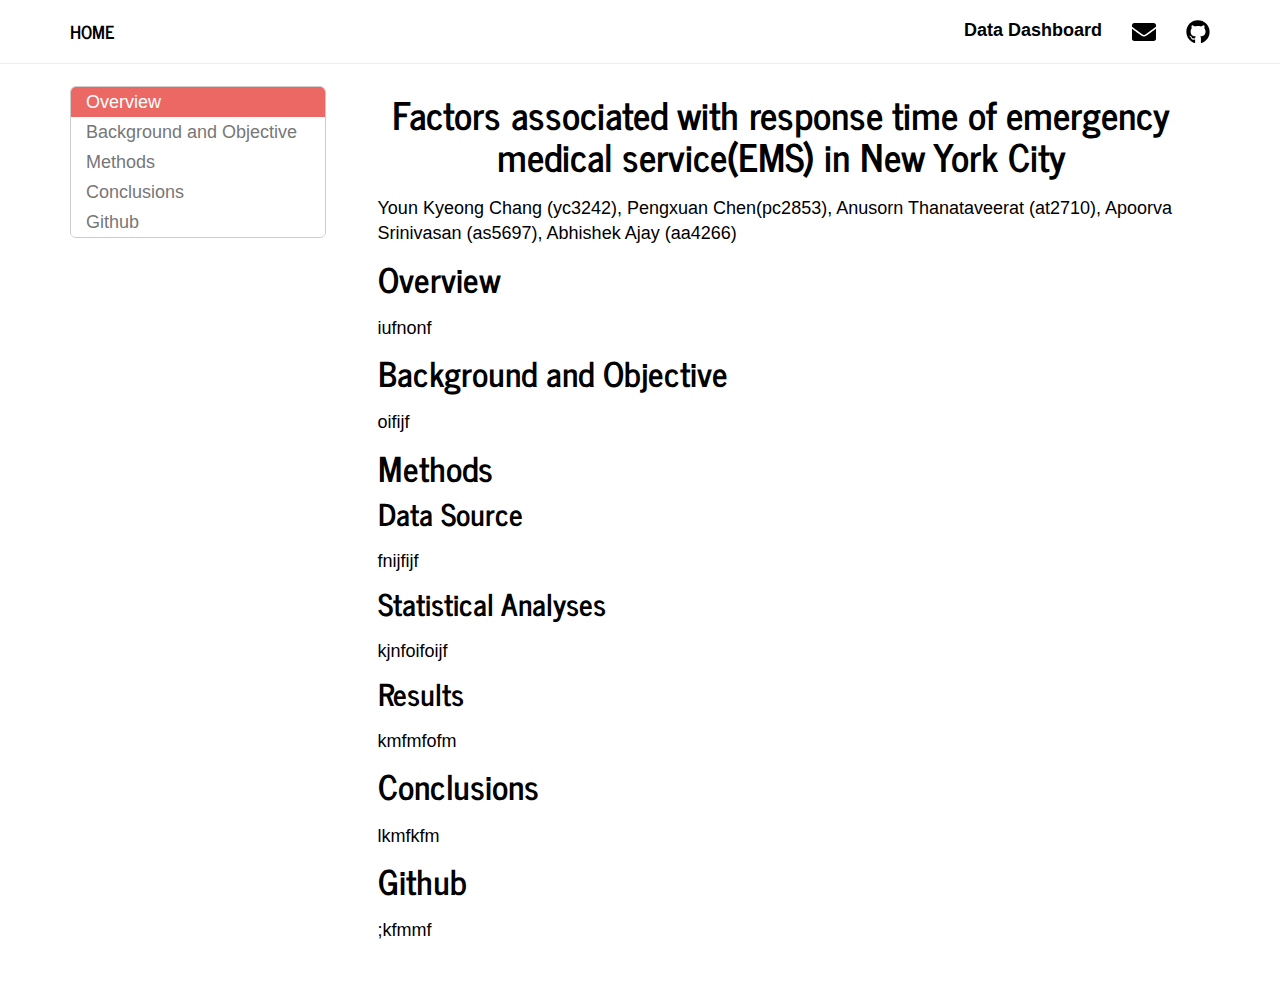
==== commit d6ab19da: "Editing the index, random gibberish written as of now." ====
--- a/index.html
+++ b/index.html
@@ -317,27 +317,34 @@
 <p>Youn Kyeong Chang (yc3242), Pengxuan Chen(pc2853), Anusorn Thanataveerat (at2710), Apoorva Srinivasan (as5697), Abhishek Ajay (aa4266)</p>
 <div id="overview" class="section level1">
 <h1>Overview</h1>
+<p>iufnonf</p>
 </div>
 <div id="background-and-objective" class="section level1">
 <h1>Background and Objective</h1>
+<p>oifijf</p>
 </div>
 <div id="methods" class="section level1">
 <h1>Methods</h1>
 <div id="data-source" class="section level2">
 <h2>Data Source</h2>
+<p>fnijfijf</p>
 </div>
 <div id="statistical-analyses" class="section level2">
 <h2>Statistical Analyses</h2>
+<p>kjnfoifoijf</p>
 </div>
 <div id="results" class="section level2">
 <h2>Results</h2>
+<p>kmfmfofm</p>
 </div>
 </div>
 <div id="conclusions" class="section level1">
 <h1>Conclusions</h1>
+<p>lkmfkfm</p>
 </div>
 <div id="github" class="section level1">
 <h1>Github</h1>
+<p>;kfmmf</p>
 </div>
 
 
--- a/style.css
+++ b/style.css
@@ -34,7 +34,6 @@
     	font-family: "Arial";
 	font-size: 18px;
 	color: black;
-	margin-left: 150px;
 	margin-top: 21px;
 
 }
@@ -42,7 +41,6 @@
 ul {
 	font-family: "Arial";
 	font-size: 18px;
-	color: white;
 	margin-left: 150px;
 	margin-top: 21px;
 }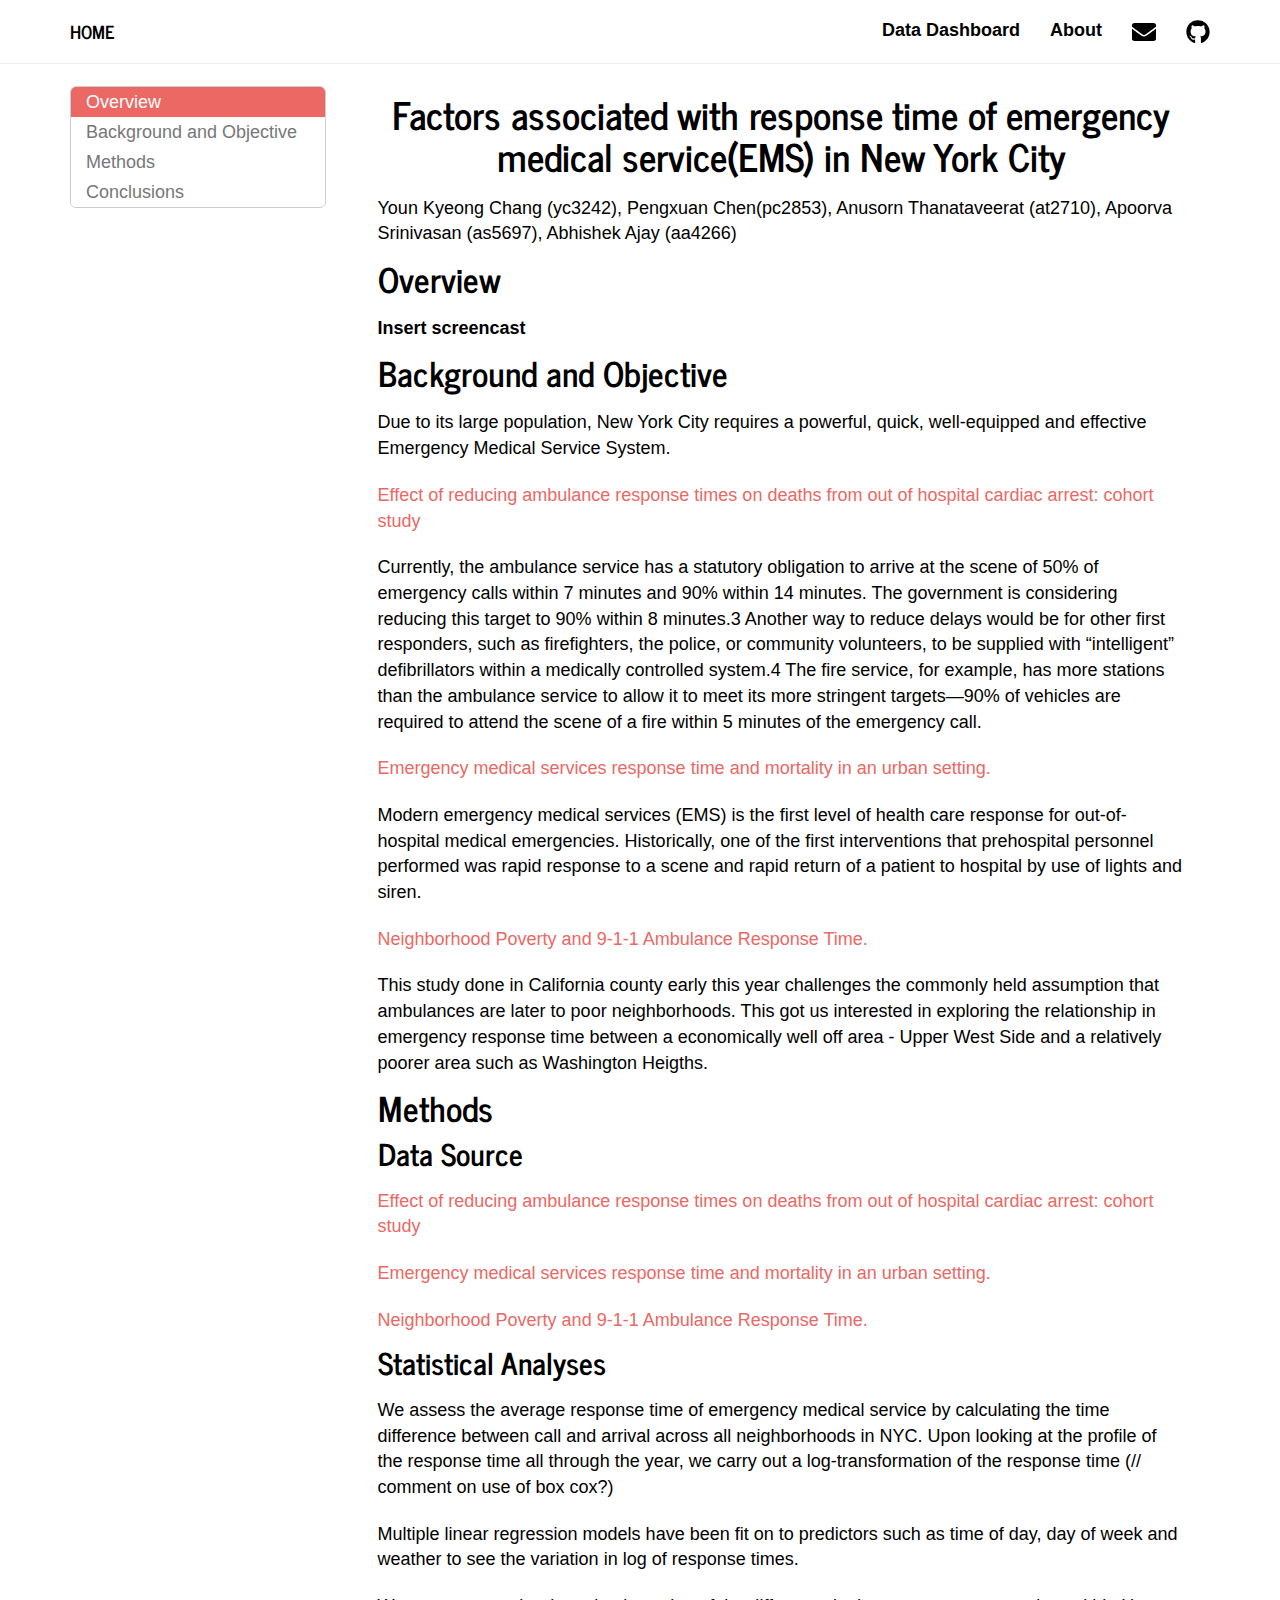
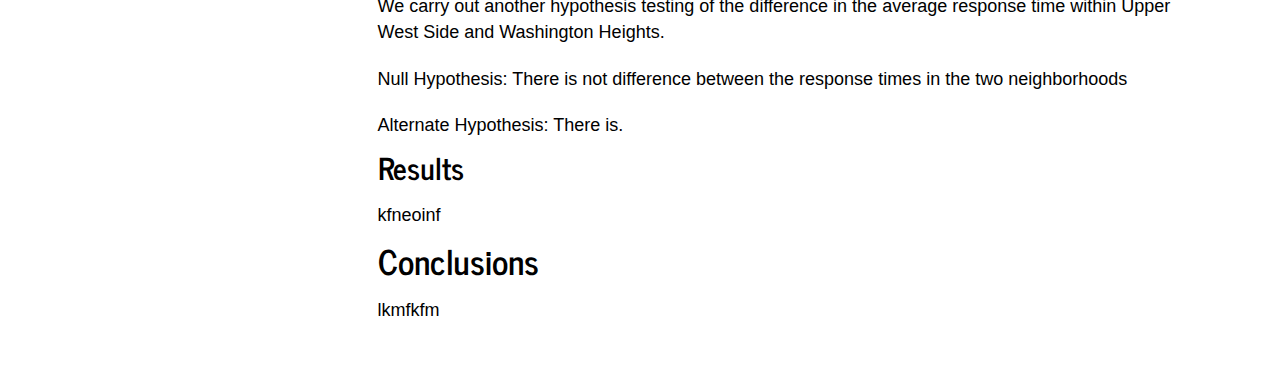
==== commit a5c93915: "Efforts to resolve commit issues with Apoorva, part 2" ====
--- a/index.html
+++ b/index.html
@@ -289,6 +289,9 @@
   <a href="flexdashboard.html">Data Dashboard</a>
 </li>
 <li>
+  <a href="about.html">About</a>
+</li>
+<li>
   <a href="mailto:&lt;abhishek.ajay@columbia.edu&gt;">
     <span class="fa fa-envelope fa-lg"></span>
      
@@ -317,34 +320,42 @@
 <p>Youn Kyeong Chang (yc3242), Pengxuan Chen(pc2853), Anusorn Thanataveerat (at2710), Apoorva Srinivasan (as5697), Abhishek Ajay (aa4266)</p>
 <div id="overview" class="section level1">
 <h1>Overview</h1>
-<p>iufnonf</p>
+<p><strong>Insert screencast</strong></p>
 </div>
 <div id="background-and-objective" class="section level1">
 <h1>Background and Objective</h1>
-<p>oifijf</p>
+<p>Due to its large population, New York City requires a powerful, quick, well-equipped and effective Emergency Medical Service System.</p>
+<p><a href = "https://europepmc.org/articles/pmc32251"> Effect of reducing ambulance response times on deaths from out of hospital cardiac arrest: cohort study</a></p>
+<p>Currently, the ambulance service has a statutory obligation to arrive at the scene of 50% of emergency calls within 7 minutes and 90% within 14 minutes. The government is considering reducing this target to 90% within 8 minutes.3 Another way to reduce delays would be for other first responders, such as firefighters, the police, or community volunteers, to be supplied with “intelligent” defibrillators within a medically controlled system.4 The fire service, for example, has more stations than the ambulance service to allow it to meet its more stringent targets—90% of vehicles are required to attend the scene of a fire within 5 minutes of the emergency call.</p>
+<p><a href = "https://www.ncbi.nlm.nih.gov/pubmed/22026820">Emergency medical services response time and mortality in an urban setting.</a></p>
+<p>Modern emergency medical services (EMS) is the first level of health care response for out-of-hospital medical emergencies. Historically, one of the first interventions that prehospital personnel performed was rapid response to a scene and rapid return of a patient to hospital by use of lights and siren.</p>
+<p><a href = "https://www.ncbi.nlm.nih.gov/pubmed/29381111">Neighborhood Poverty and 9-1-1 Ambulance Response Time.</a></p>
+<p>This study done in California county early this year challenges the commonly held assumption that ambulances are later to poor neighborhoods. This got us interested in exploring the relationship in emergency response time between a economically well off area - Upper West Side and a relatively poorer area such as Washington Heigths.</p>
 </div>
 <div id="methods" class="section level1">
 <h1>Methods</h1>
 <div id="data-source" class="section level2">
 <h2>Data Source</h2>
-<p>fnijfijf</p>
+<p><a href = "https://europepmc.org/articles/pmc32251"> Effect of reducing ambulance response times on deaths from out of hospital cardiac arrest: cohort study</a></p>
+<p><a href = "https://www.ncbi.nlm.nih.gov/pubmed/22026820">Emergency medical services response time and mortality in an urban setting.</a></p>
+<p><a href = "https://www.ncbi.nlm.nih.gov/pubmed/29381111">Neighborhood Poverty and 9-1-1 Ambulance Response Time.</a></p>
 </div>
 <div id="statistical-analyses" class="section level2">
 <h2>Statistical Analyses</h2>
-<p>kjnfoifoijf</p>
+<p>We assess the average response time of emergency medical service by calculating the time difference between call and arrival across all neighborhoods in NYC. Upon looking at the profile of the response time all through the year, we carry out a log-transformation of the response time (// comment on use of box cox?)</p>
+<p>Multiple linear regression models have been fit on to predictors such as time of day, day of week and weather to see the variation in log of response times.</p>
+<p>We carry out another hypothesis testing of the difference in the average response time within Upper West Side and Washington Heights.</p>
+<p>Null Hypothesis: There is not difference between the response times in the two neighborhoods</p>
+<p>Alternate Hypothesis: There is.</p>
 </div>
 <div id="results" class="section level2">
 <h2>Results</h2>
-<p>kmfmfofm</p>
+<p>kfneoinf</p>
 </div>
 </div>
 <div id="conclusions" class="section level1">
 <h1>Conclusions</h1>
 <p>lkmfkfm</p>
-</div>
-<div id="github" class="section level1">
-<h1>Github</h1>
-<p>;kfmmf</p>
 </div>
 
 
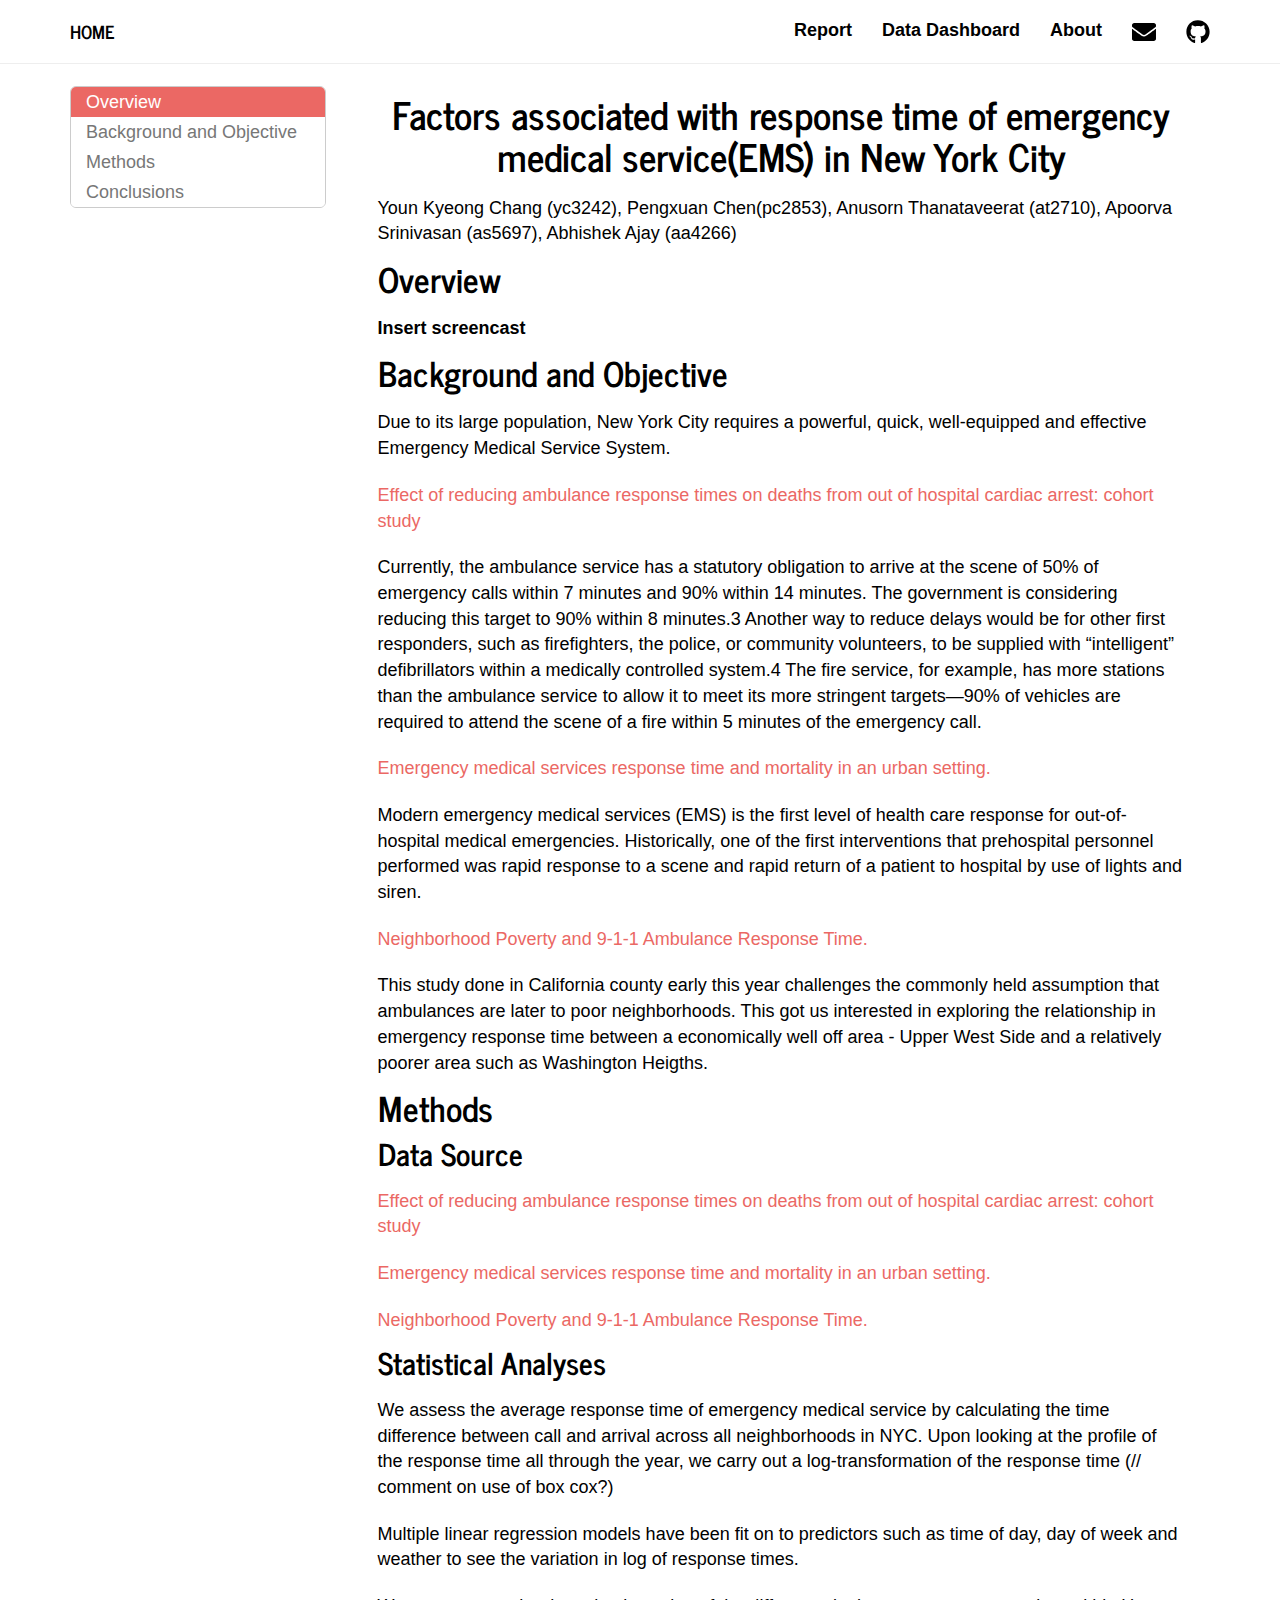
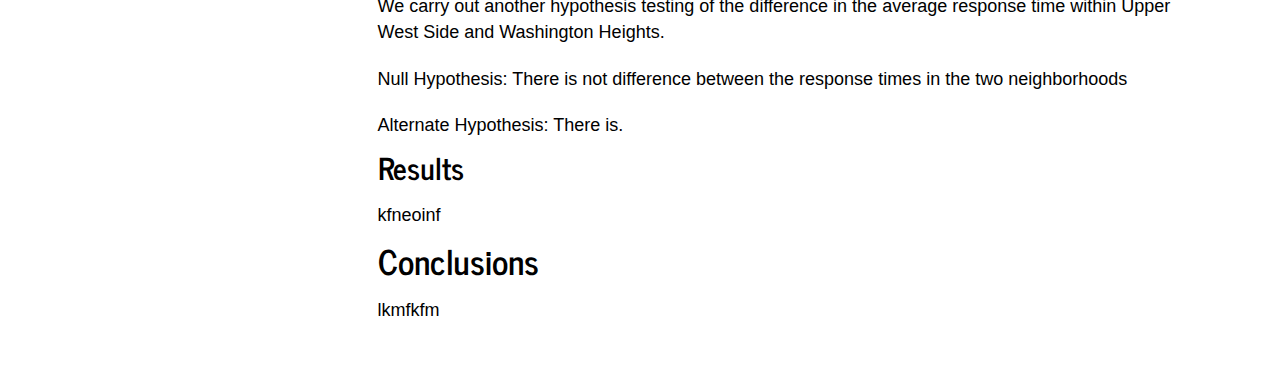
==== commit f2b61ce8: "Tentative report by apoorva added to the website" ====
--- a/index.html
+++ b/index.html
@@ -286,6 +286,9 @@
       </ul>
       <ul class="nav navbar-nav navbar-right">
         <li>
+  <a href="tentative_report.html">Report</a>
+</li>
+<li>
   <a href="flexdashboard.html">Data Dashboard</a>
 </li>
 <li>
